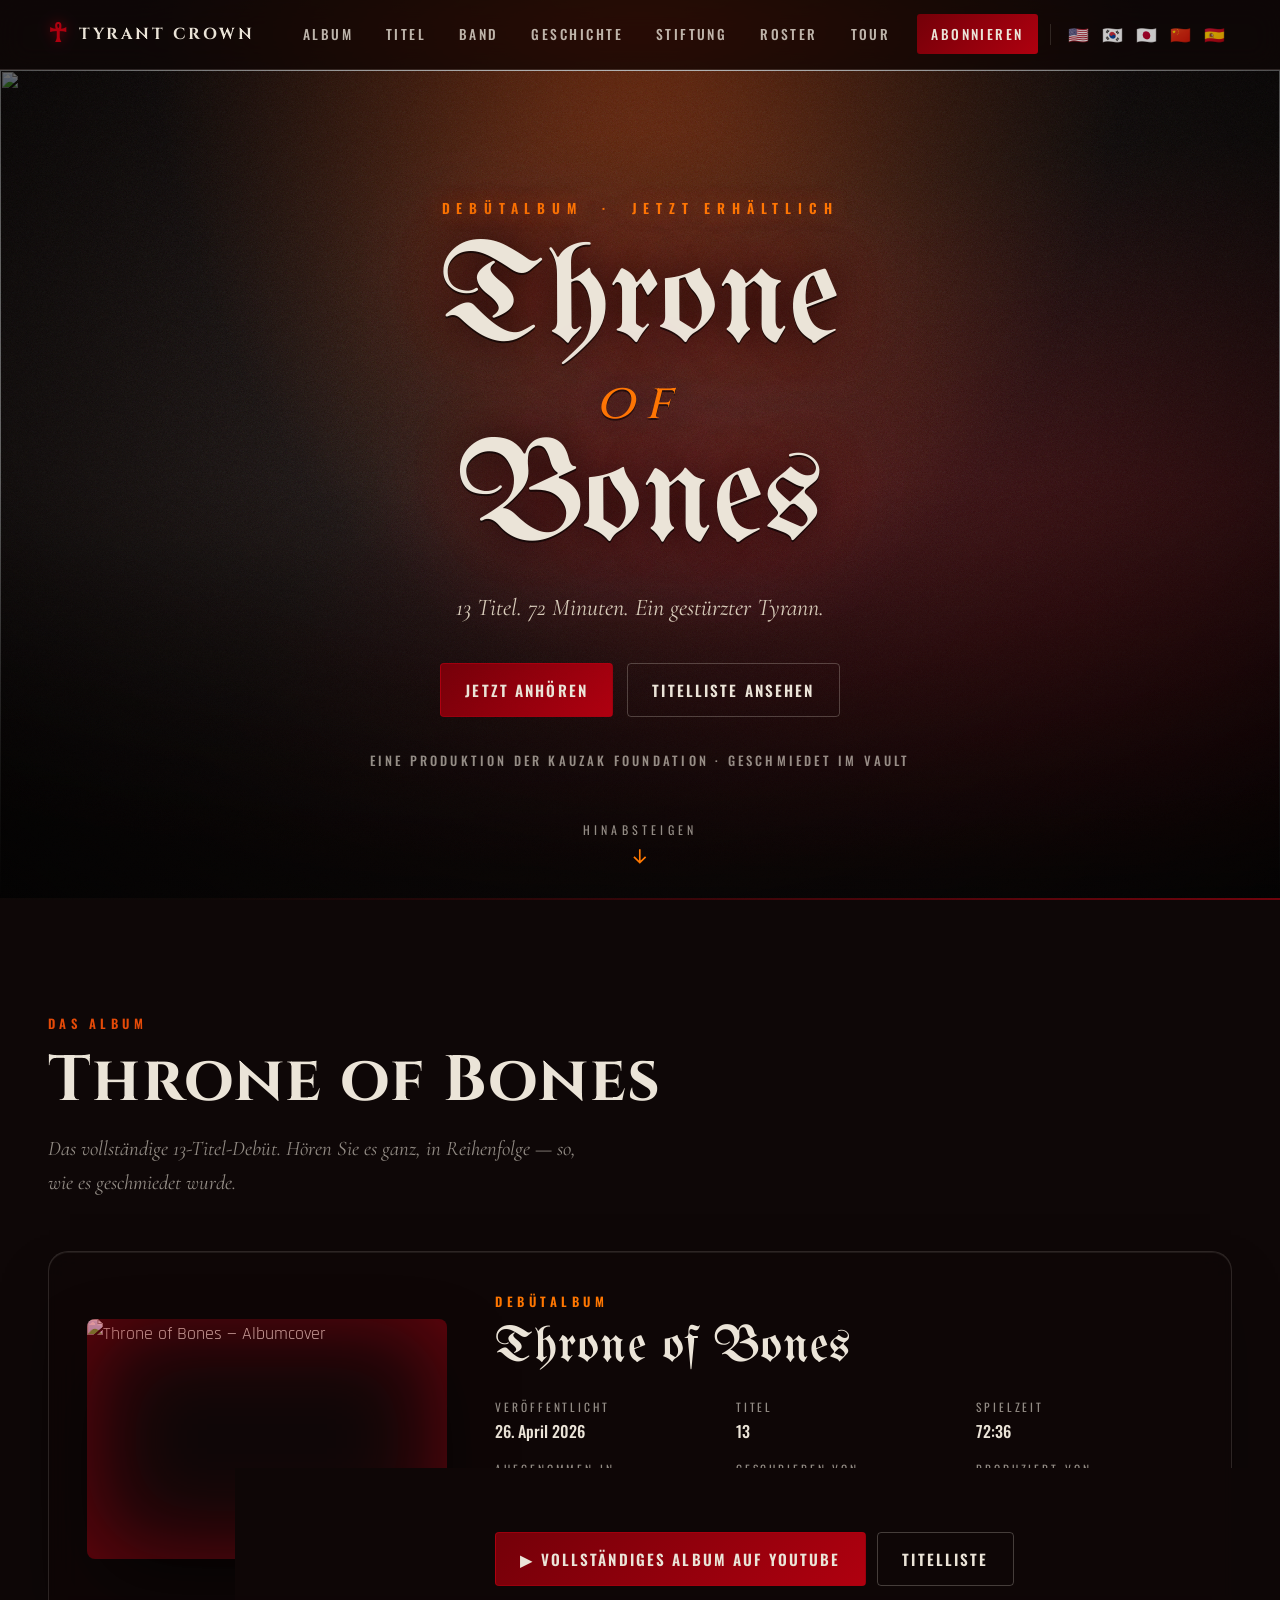
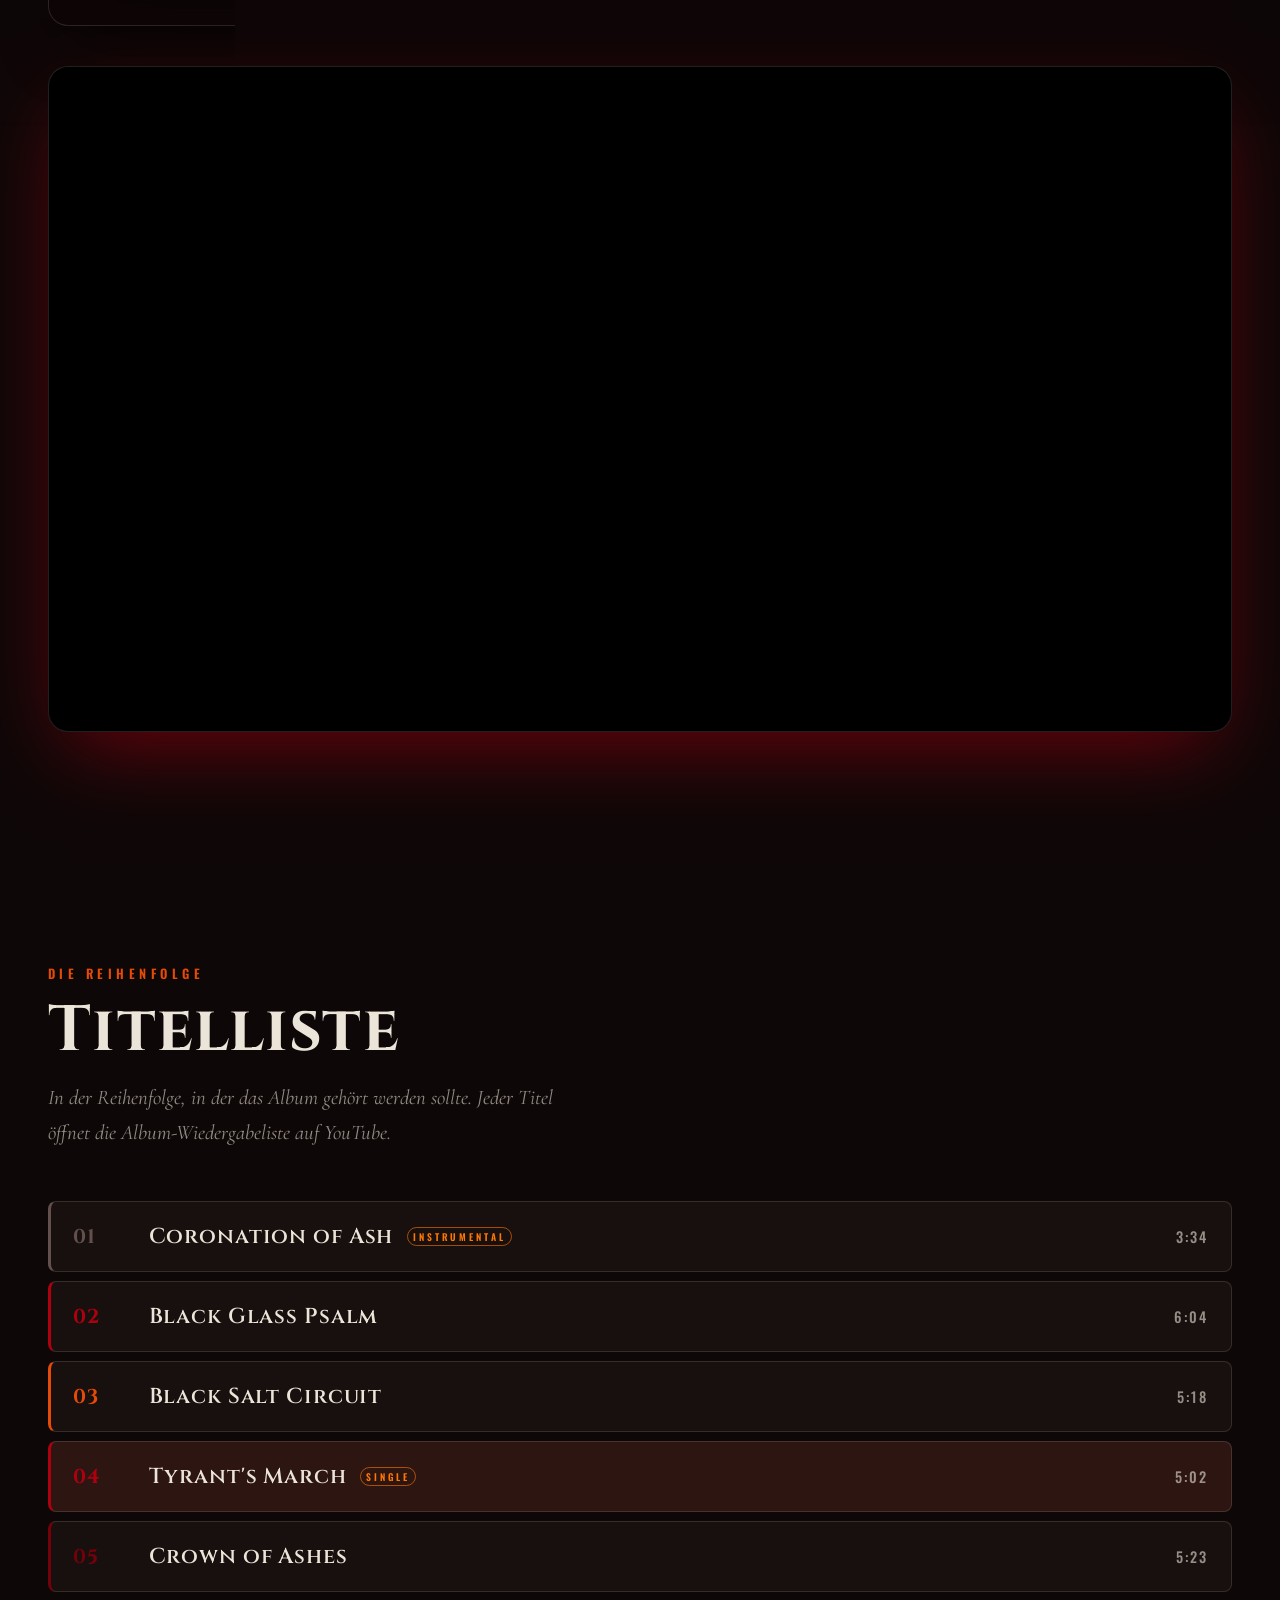
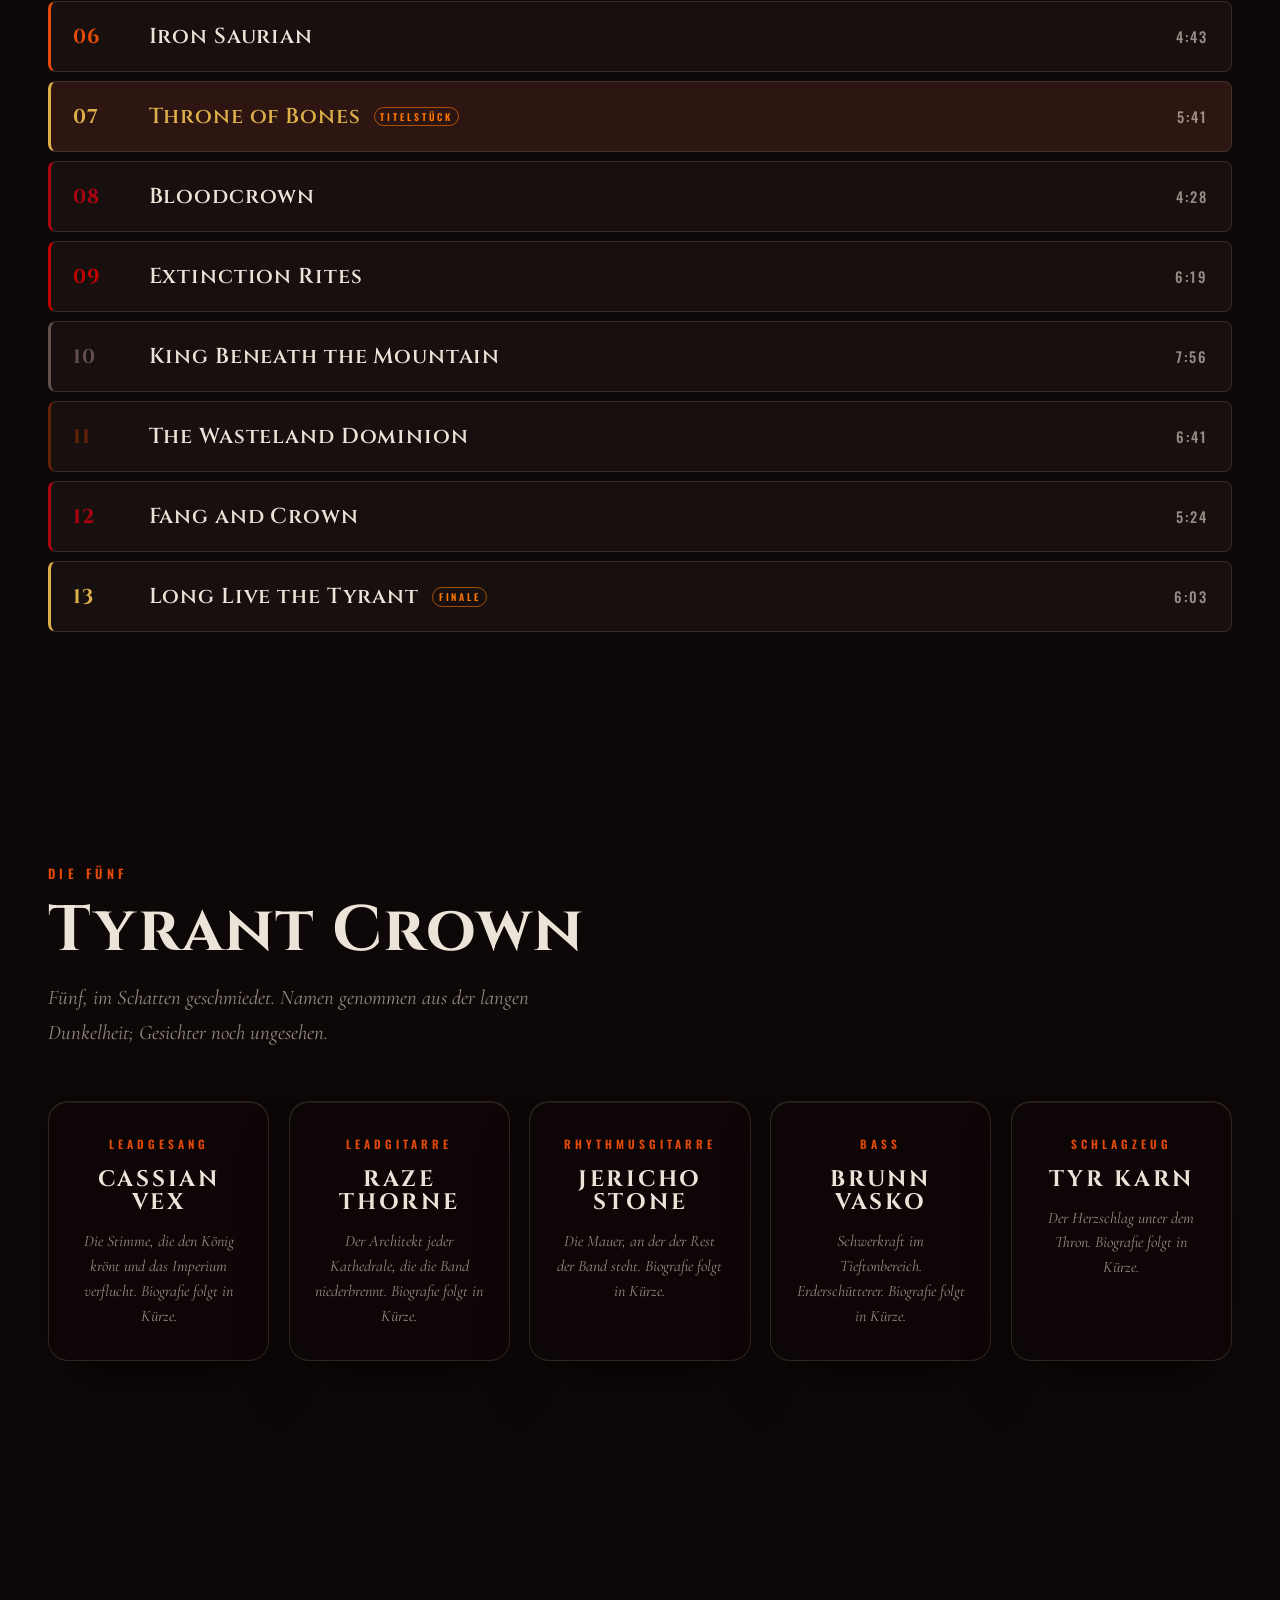
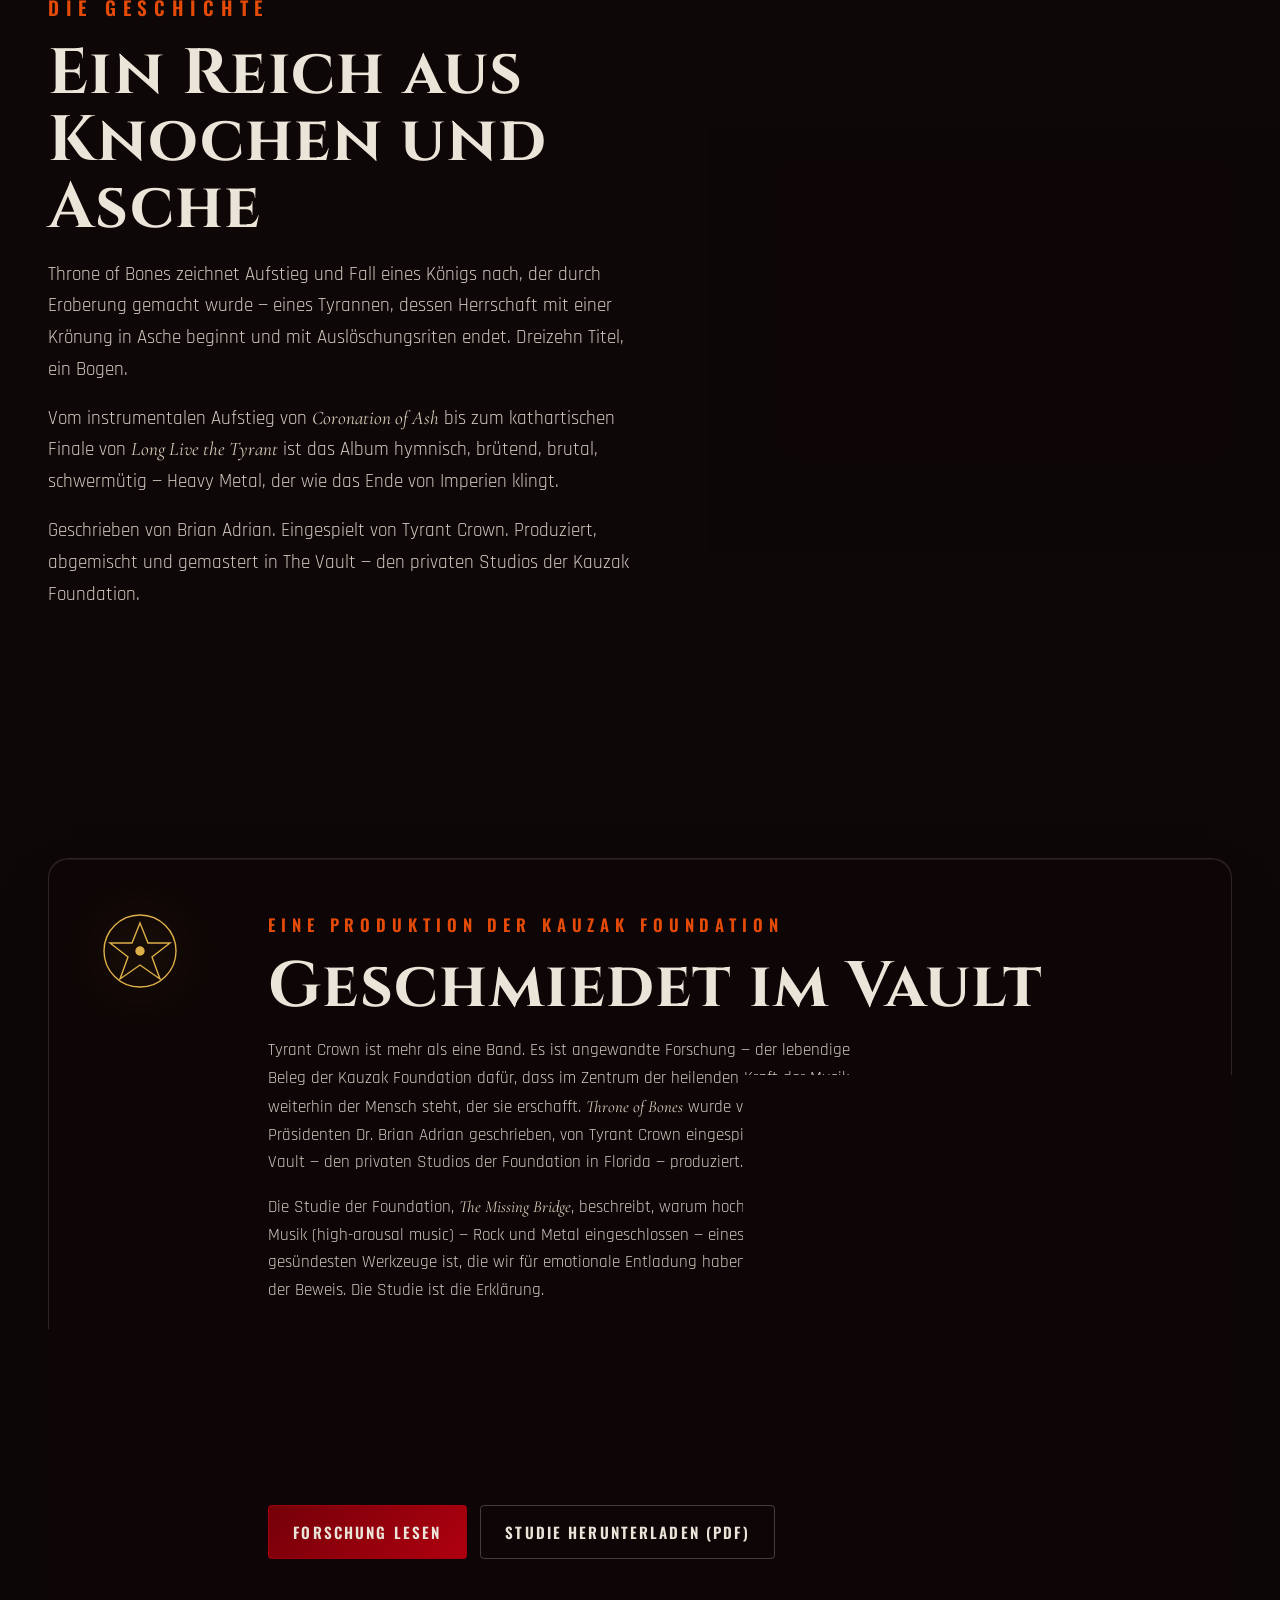
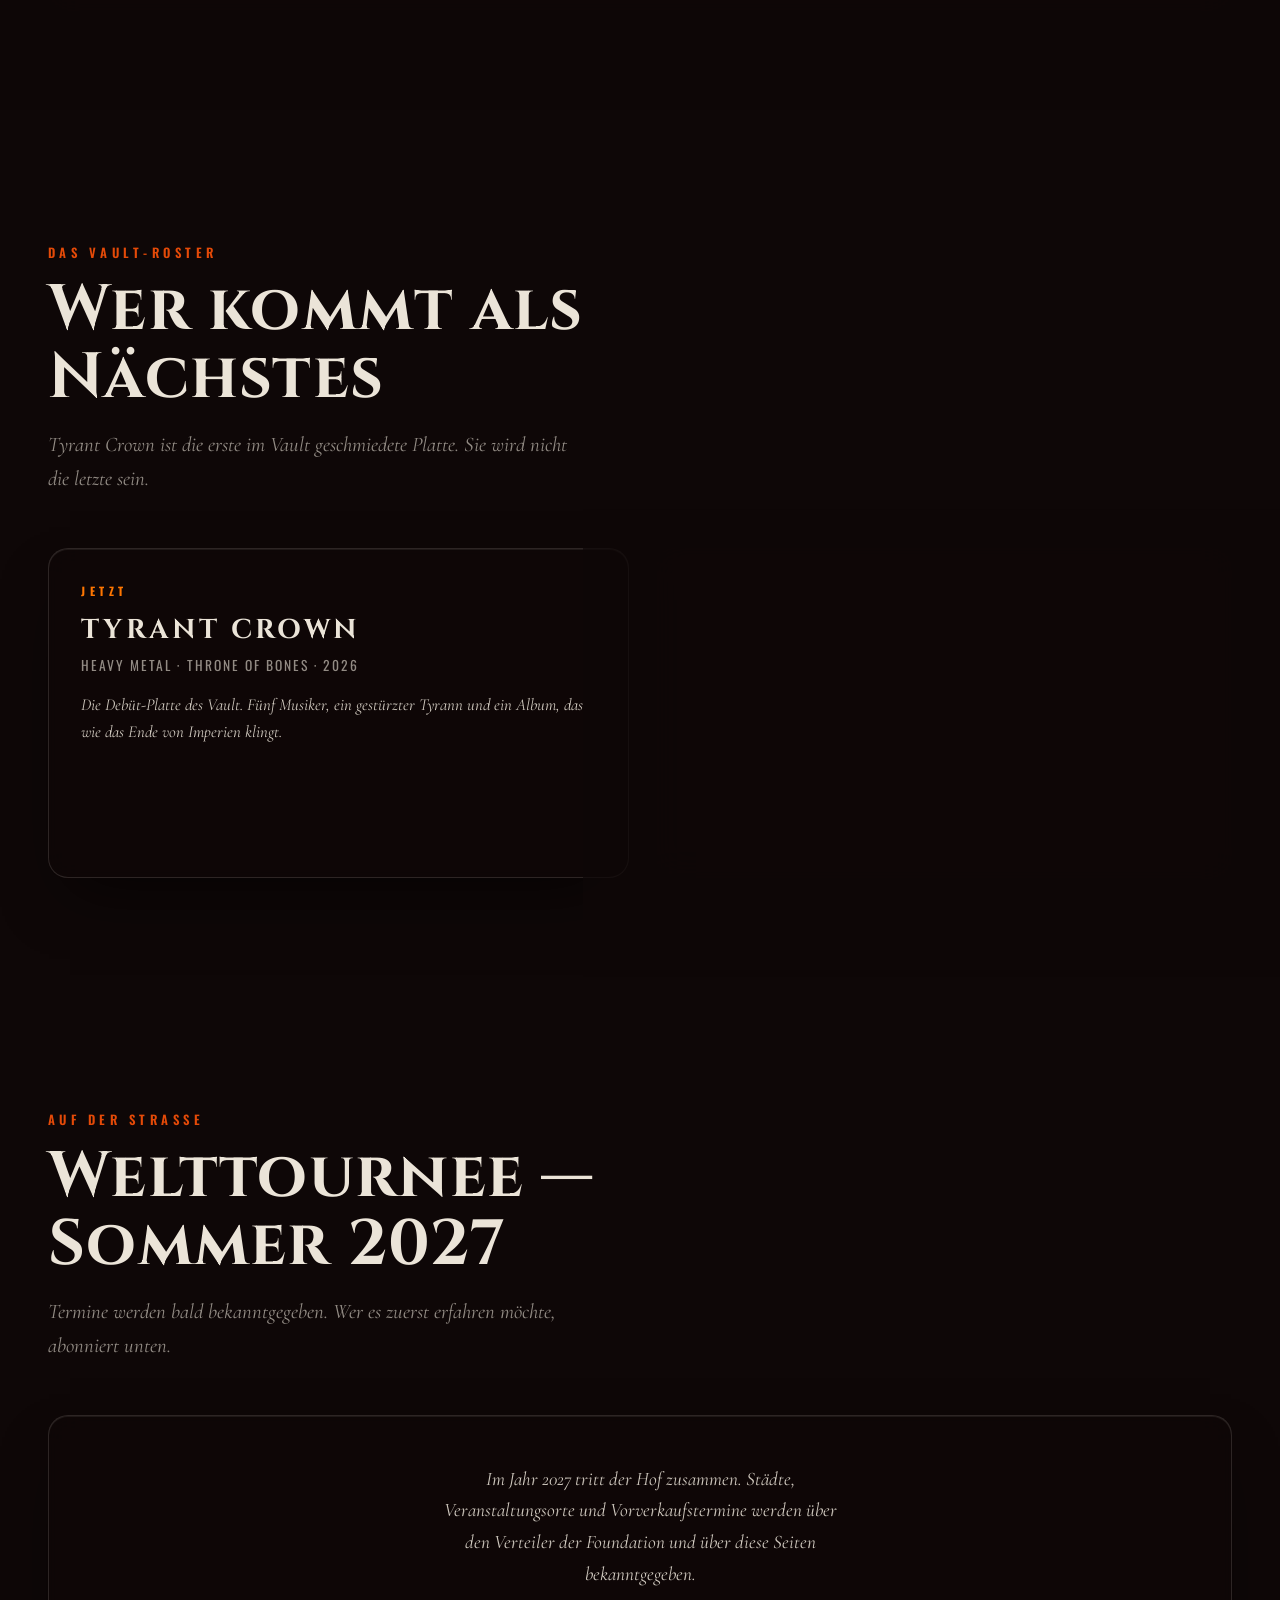
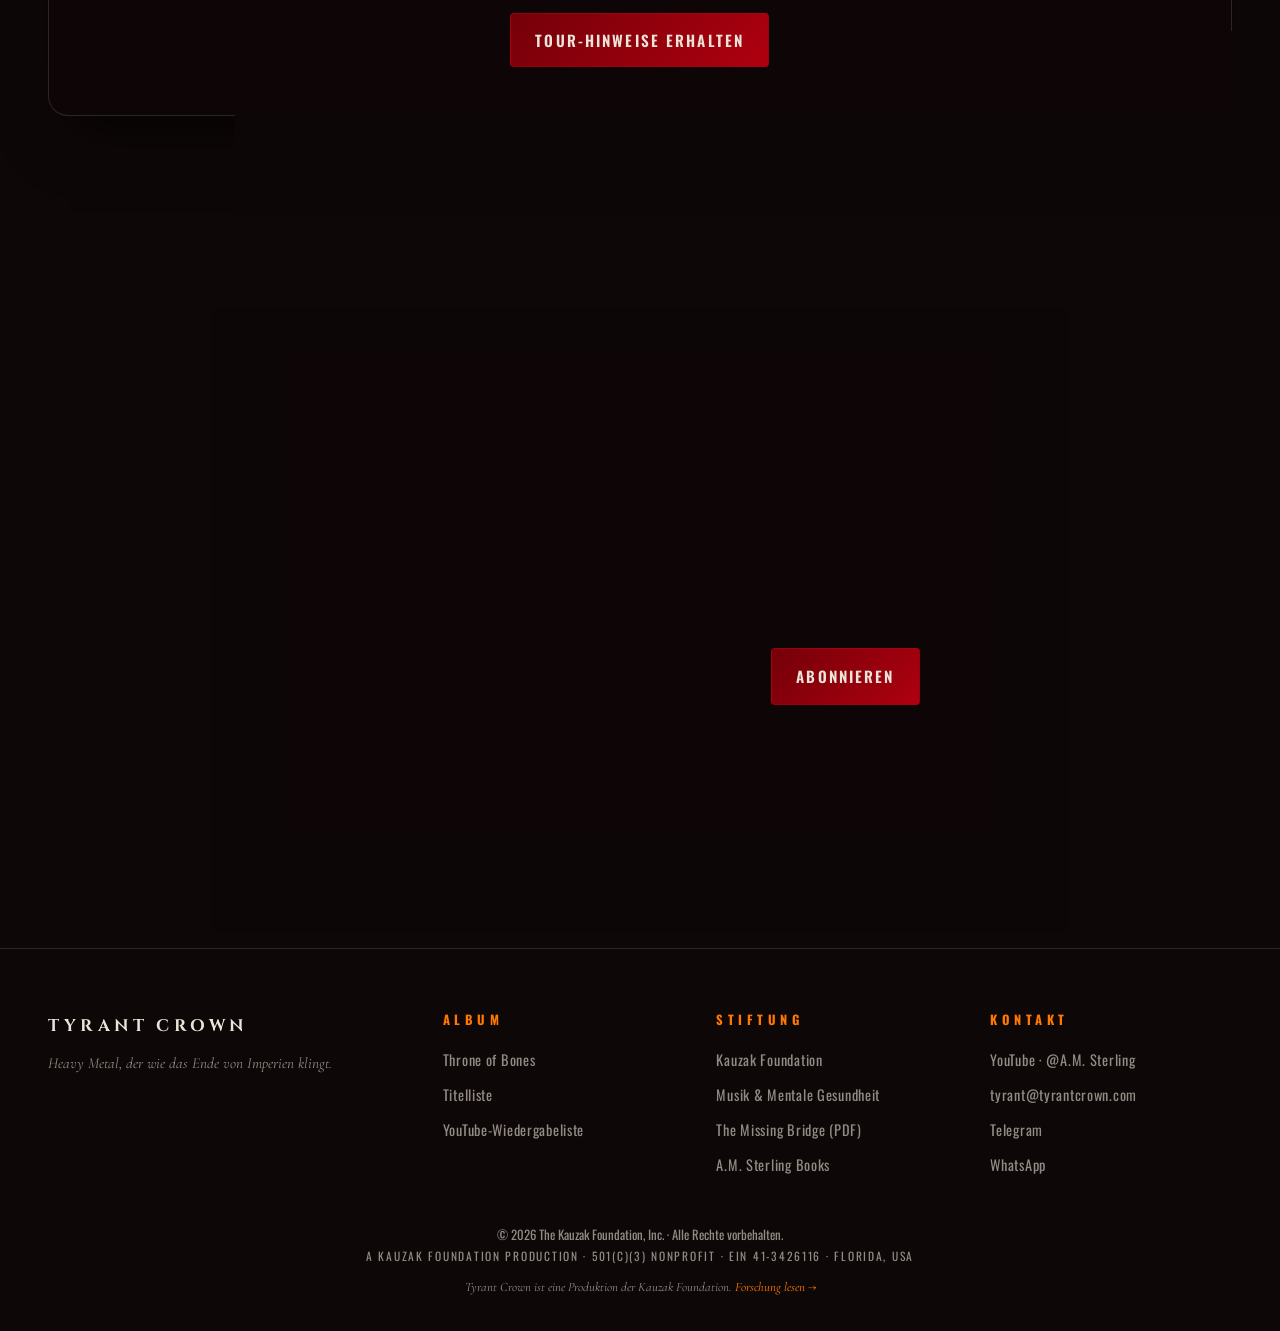
==== DE/index.html @ 5cb35bb5 "04-26-2026" ====
<!DOCTYPE html>
<html lang="de">
<head>
    <meta charset="UTF-8">
    <meta name="viewport" content="width=device-width, initial-scale=1.0">
    <title>TYRANT CROWN — Throne of Bones | Offizielle Seite</title>
    <meta name="description" content="Das Heavy-Metal-Debütalbum von TYRANT CROWN. Throne of Bones — 13 Titel, 72 Minuten, ein gestürzter Tyrann. Eine Produktion der Kauzak Foundation. Jetzt erhältlich.">
    <meta name="keywords" content="Tyrant Crown, Throne of Bones, Heavy Metal, neues Album 2026, Kauzak Foundation, Cassian Vex, Dark Metal, Gothic Metal, Power Metal">

    <meta property="og:title" content="TYRANT CROWN — Throne of Bones">
    <meta property="og:description" content="13 Titel. 72 Minuten. Ein gestürzter Tyrann. Das Debütalbum von TYRANT CROWN — eine Produktion der Kauzak Foundation. Jetzt erhältlich.">
    <meta property="og:image" content="https://tyrantcrown.com/assets/images/album_cover.png">
    <meta property="og:type" content="music.album">
    <meta property="og:url" content="https://tyrantcrown.com/DE/">
    <meta name="twitter:card" content="summary_large_image">

    <link rel="icon" type="image/png" href="../assets/images/favicon.png">
    <link rel="preload" as="image" href="../assets/images/album_cover.png">

    <link rel="preconnect" href="https://fonts.googleapis.com">
    <link rel="preconnect" href="https://fonts.gstatic.com" crossorigin>
    <link href="https://fonts.googleapis.com/css2?family=Cinzel:wght@500;600;700;900&family=UnifrakturMaguntia&family=Rajdhani:wght@300;400;500;600;700&family=Cormorant+Garamond:ital,wght@0,400;0,600;1,400&family=Oswald:wght@400;500;600;700&display=swap" rel="stylesheet">

    <link rel="stylesheet" href="../style.css">
    <meta name="view-transition" content="same-origin">

    <script data-goatcounter="https://tyrantcrown.goatcounter.com/count" async src="//gc.zgo.at/count.js"></script>
</head>
<body>

<header class="nav">
    <div class="nav-inner">
        <a href="#top" class="nav-logo" aria-label="Tyrant Crown — Startseite">
            <span class="nav-logo-mark" aria-hidden="true">&#x2625;</span>
            <span class="nav-logo-text">TYRANT&nbsp;CROWN</span>
        </a>
        <nav class="nav-links" id="nav-links">
            <a href="#album">Album</a>
            <a href="#tracklist">Titel</a>
            <a href="#band">Band</a>
            <a href="#story">Geschichte</a>
            <a href="#foundation">Stiftung</a>
            <a href="#roster">Roster</a>
            <a href="#tour">Tour</a>
            <a href="#contact" class="nav-cta">Abonnieren</a>
            <span class="nav-flags" aria-label="Sprachen">
                <a href="../index.html" title="English" lang="en">&#127482;&#127480;</a>
                <a href="../KO/index.html" title="한국어" lang="ko">&#127472;&#127479;</a>
                <a href="../JA/index.html" title="日本語" lang="ja">&#127471;&#127477;</a>
                <a href="../ZH/index.html" title="中文" lang="zh">&#127464;&#127475;</a>
                <a href="../ES/index.html" title="Español" lang="es">&#127466;&#127480;</a>
            </span>
        </nav>
        <button class="nav-toggle" id="nav-toggle" aria-label="Menü" aria-expanded="false">
            <span></span><span></span><span></span>
        </button>
    </div>
</header>

<section class="hero" id="top">
    <div class="hero-bg" aria-hidden="true">
        <video class="hero-bg-art hero-bg-video" id="hero-video"
               autoplay muted loop playsinline preload="metadata"
               poster="../assets/images/album_cover.png">
            <source src="../assets/videos/hero.webm" type="video/webm">
            <source src="../assets/videos/hero.mp4" type="video/mp4">
        </video>
        <img src="../assets/images/album_cover.png" alt="" class="hero-bg-art hero-bg-image" id="hero-image">
        <div class="hero-bg-vignette"></div>
        <div class="hero-bg-grain"></div>
    </div>
    <div class="hero-content">
        <p class="hero-eyebrow">DEBÜTALBUM &nbsp;·&nbsp; JETZT ERHÄLTLICH</p>
        <h1 class="hero-title"><span class="hero-title-throne">Throne</span><span class="hero-title-of">of</span><span class="hero-title-bones">Bones</span></h1>
        <p class="hero-tagline">13 Titel. 72 Minuten. Ein gestürzter Tyrann.</p>
        <div class="hero-cta">
            <a href="#album" class="btn btn-primary">Jetzt anhören</a>
            <a href="#tracklist" class="btn btn-ghost">Titelliste ansehen</a>
        </div>
        <p class="hero-credit">Eine Produktion der Kauzak Foundation · Geschmiedet im Vault</p>
    </div>
    <a href="#album" class="hero-scroll" aria-label="Zum Album scrollen">
        <span>Hinabsteigen</span>
        <svg viewBox="0 0 24 24" width="20" height="20" fill="none" stroke="currentColor" stroke-width="2"><path d="M12 4v16M5 13l7 7 7-7"/></svg>
    </a>
</section>

<section class="section section-album" id="album">
    <div class="section-head">
        <p class="section-eyebrow">Das Album</p>
        <h2 class="section-title">Throne of Bones</h2>
        <p class="section-sub">Das vollständige 13-Titel-Debüt. Hören Sie es ganz, in Reihenfolge — so, wie es geschmiedet wurde.</p>
    </div>

    <div class="album-grid glass-panel">
        <div class="album-cover">
            <img src="../assets/images/album_cover.png" alt="Throne of Bones — Albumcover" loading="lazy">
            <div class="album-cover-glow"></div>
        </div>
        <div class="album-meta">
            <p class="album-meta-label">Debütalbum</p>
            <h3 class="album-meta-title">Throne of Bones</h3>
            <dl class="album-meta-list">
                <div><dt>Veröffentlicht</dt><dd>26. April 2026</dd></div>
                <div><dt>Titel</dt><dd>13</dd></div>
                <div><dt>Spielzeit</dt><dd>72:36</dd></div>
                <div><dt>Aufgenommen in</dt><dd>The Vault — Florida</dd></div>
                <div><dt>Geschrieben von</dt><dd>Brian Adrian</dd></div>
                <div><dt>Produziert von</dt><dd>The Kauzak Foundation</dd></div>
            </dl>
            <div class="album-cta">
                <a class="btn btn-primary" href="https://www.youtube.com/playlist?list=PLL4VOgHeeeLUfEMYZSzJFjGfUpEDkGJoB" target="_blank" rel="noopener">▶ Vollständiges Album auf YouTube</a>
                <a class="btn btn-ghost" href="#tracklist">Titelliste</a>
            </div>
        </div>
    </div>

    <div class="album-player">
        <div class="album-player-frame">
            <iframe
                src="https://www.youtube.com/embed/videoseries?list=PLL4VOgHeeeLUfEMYZSzJFjGfUpEDkGJoB"
                title="TYRANT CROWN — Throne of Bones (Wiedergabeliste mit dem ganzen Album)"
                allow="accelerometer; autoplay; clipboard-write; encrypted-media; gyroscope; picture-in-picture"
                allowfullscreen
                loading="lazy"
                referrerpolicy="strict-origin-when-cross-origin"></iframe>
        </div>
    </div>
</section>

<section class="section section-tracklist" id="tracklist">
    <div class="section-head">
        <p class="section-eyebrow">Die Reihenfolge</p>
        <h2 class="section-title">Titelliste</h2>
        <p class="section-sub">In der Reihenfolge, in der das Album gehört werden sollte. Jeder Titel öffnet die Album-Wiedergabeliste auf YouTube.</p>
    </div>

    <ol class="tracklist">
        <li class="track" style="--track-accent: var(--tc-iron);">
            <a href="https://www.youtube.com/playlist?list=PLL4VOgHeeeLUfEMYZSzJFjGfUpEDkGJoB&index=1" target="_blank" rel="noopener">
                <span class="track-num">01</span>
                <span class="track-title">Coronation of Ash <em class="track-tag">Instrumental</em></span>
                <span class="track-time">3:34</span>
            </a>
        </li>
        <li class="track" style="--track-accent: var(--tc-blood);">
            <a href="https://www.youtube.com/playlist?list=PLL4VOgHeeeLUfEMYZSzJFjGfUpEDkGJoB&index=2" target="_blank" rel="noopener">
                <span class="track-num">02</span><span class="track-title">Black Glass Psalm</span><span class="track-time">6:04</span>
            </a>
        </li>
        <li class="track" style="--track-accent: var(--tc-ember);">
            <a href="https://www.youtube.com/playlist?list=PLL4VOgHeeeLUfEMYZSzJFjGfUpEDkGJoB&index=3" target="_blank" rel="noopener">
                <span class="track-num">03</span><span class="track-title">Black Salt Circuit</span><span class="track-time">5:18</span>
            </a>
        </li>
        <li class="track featured" style="--track-accent: var(--tc-blood);">
            <a href="https://www.youtube.com/watch?v=wALlbB5y1Jo&list=PLL4VOgHeeeLUfEMYZSzJFjGfUpEDkGJoB&index=4" target="_blank" rel="noopener">
                <span class="track-num">04</span>
                <span class="track-title">Tyrant's March <em class="track-tag">Single</em></span>
                <span class="track-time">5:02</span>
            </a>
        </li>
        <li class="track" style="--track-accent: var(--tc-oxblood);">
            <a href="https://www.youtube.com/playlist?list=PLL4VOgHeeeLUfEMYZSzJFjGfUpEDkGJoB&index=5" target="_blank" rel="noopener">
                <span class="track-num">05</span><span class="track-title">Crown of Ashes</span><span class="track-time">5:23</span>
            </a>
        </li>
        <li class="track" style="--track-accent: var(--tc-ember);">
            <a href="https://www.youtube.com/playlist?list=PLL4VOgHeeeLUfEMYZSzJFjGfUpEDkGJoB&index=6" target="_blank" rel="noopener">
                <span class="track-num">06</span><span class="track-title">Iron Saurian</span><span class="track-time">4:43</span>
            </a>
        </li>
        <li class="track titletrack" style="--track-accent: var(--tc-gild);">
            <a href="https://www.youtube.com/playlist?list=PLL4VOgHeeeLUfEMYZSzJFjGfUpEDkGJoB&index=7" target="_blank" rel="noopener">
                <span class="track-num">07</span>
                <span class="track-title">Throne of Bones <em class="track-tag">Titelstück</em></span>
                <span class="track-time">5:41</span>
            </a>
        </li>
        <li class="track" style="--track-accent: var(--tc-blood);">
            <a href="https://www.youtube.com/playlist?list=PLL4VOgHeeeLUfEMYZSzJFjGfUpEDkGJoB&index=8" target="_blank" rel="noopener">
                <span class="track-num">08</span><span class="track-title">Bloodcrown</span><span class="track-time">4:28</span>
            </a>
        </li>
        <li class="track" style="--track-accent: var(--tc-lava);">
            <a href="https://www.youtube.com/playlist?list=PLL4VOgHeeeLUfEMYZSzJFjGfUpEDkGJoB&index=9" target="_blank" rel="noopener">
                <span class="track-num">09</span><span class="track-title">Extinction Rites</span><span class="track-time">6:19</span>
            </a>
        </li>
        <li class="track" style="--track-accent: var(--tc-iron);">
            <a href="https://www.youtube.com/playlist?list=PLL4VOgHeeeLUfEMYZSzJFjGfUpEDkGJoB&index=10" target="_blank" rel="noopener">
                <span class="track-num">10</span><span class="track-title">King Beneath the Mountain</span><span class="track-time">7:56</span>
            </a>
        </li>
        <li class="track" style="--track-accent: var(--tc-cinder);">
            <a href="https://www.youtube.com/playlist?list=PLL4VOgHeeeLUfEMYZSzJFjGfUpEDkGJoB&index=11" target="_blank" rel="noopener">
                <span class="track-num">11</span><span class="track-title">The Wasteland Dominion</span><span class="track-time">6:41</span>
            </a>
        </li>
        <li class="track" style="--track-accent: var(--tc-blood);">
            <a href="https://www.youtube.com/playlist?list=PLL4VOgHeeeLUfEMYZSzJFjGfUpEDkGJoB&index=12" target="_blank" rel="noopener">
                <span class="track-num">12</span><span class="track-title">Fang and Crown</span><span class="track-time">5:24</span>
            </a>
        </li>
        <li class="track" style="--track-accent: var(--tc-gild);">
            <a href="https://www.youtube.com/playlist?list=PLL4VOgHeeeLUfEMYZSzJFjGfUpEDkGJoB&index=13" target="_blank" rel="noopener">
                <span class="track-num">13</span>
                <span class="track-title">Long Live the Tyrant <em class="track-tag">Finale</em></span>
                <span class="track-time">6:03</span>
            </a>
        </li>
    </ol>
</section>

<section class="section section-band" id="band">
    <div class="section-head">
        <p class="section-eyebrow">Die Fünf</p>
        <h2 class="section-title">Tyrant Crown</h2>
        <p class="section-sub">Fünf, im Schatten geschmiedet. Namen genommen aus der langen Dunkelheit; Gesichter noch ungesehen.</p>
    </div>

    <ul class="band-grid">
        <li class="band-card glass-panel">
            <p class="band-role">Leadgesang</p>
            <h3 class="band-name">CASSIAN VEX</h3>
            <p class="band-bio">Die Stimme, die den König krönt und das Imperium verflucht. Biografie folgt in Kürze.</p>
        </li>
        <li class="band-card glass-panel">
            <p class="band-role">Leadgitarre</p>
            <h3 class="band-name">RAZE THORNE</h3>
            <p class="band-bio">Der Architekt jeder Kathedrale, die die Band niederbrennt. Biografie folgt in Kürze.</p>
        </li>
        <li class="band-card glass-panel">
            <p class="band-role">Rhythmusgitarre</p>
            <h3 class="band-name">JERICHO STONE</h3>
            <p class="band-bio">Die Mauer, an der der Rest der Band steht. Biografie folgt in Kürze.</p>
        </li>
        <li class="band-card glass-panel">
            <p class="band-role">Bass</p>
            <h3 class="band-name">BRUNN VASKO</h3>
            <p class="band-bio">Schwerkraft im Tieftonbereich. Erderschütterer. Biografie folgt in Kürze.</p>
        </li>
        <li class="band-card glass-panel">
            <p class="band-role">Schlagzeug</p>
            <h3 class="band-name">TYR KARN</h3>
            <p class="band-bio">Der Herzschlag unter dem Thron. Biografie folgt in Kürze.</p>
        </li>
    </ul>
</section>

<section class="section section-story" id="story">
    <div class="story-grid">
        <div class="story-text">
            <p class="section-eyebrow">Die Geschichte</p>
            <h2 class="section-title">Ein Reich aus Knochen und Asche</h2>
            <p>Throne of Bones zeichnet Aufstieg und Fall eines Königs nach, der durch Eroberung gemacht wurde — eines Tyrannen, dessen Herrschaft mit einer Krönung in Asche beginnt und mit Auslöschungsriten endet. Dreizehn Titel, ein Bogen.</p>
            <p>Vom instrumentalen Aufstieg von <em>Coronation of Ash</em> bis zum kathartischen Finale von <em>Long Live the Tyrant</em> ist das Album hymnisch, brütend, brutal, schwermütig — Heavy Metal, der wie das Ende von Imperien klingt.</p>
            <p>Geschrieben von Brian Adrian. Eingespielt von Tyrant Crown. Produziert, abgemischt und gemastert in The Vault — den privaten Studios der Kauzak Foundation.</p>
        </div>
        <div class="story-quote glass-panel">
            <blockquote>
                <p>Burn it down. Black glass sky. And we don't look back now.</p>
                <cite>— Black Glass Psalm <span style="display:block;font-style:italic;font-size:.8em;color:var(--tc-text-muted);margin-top:.6em;">(Brennt es nieder. Schwarzer Glashimmel. Und wir schauen jetzt nicht mehr zurück.)</span></cite>
            </blockquote>
        </div>
    </div>
</section>

<section class="section section-foundation" id="foundation">
    <div class="foundation-grid glass-panel">
        <div class="foundation-mark" aria-hidden="true">
            <svg viewBox="0 0 80 80" width="80" height="80" fill="none" stroke="currentColor" stroke-width="1.4">
                <circle cx="40" cy="40" r="36"/>
                <path d="M40 12 L48 32 L70 32 L52 46 L60 68 L40 54 L20 68 L28 46 L10 32 L32 32 Z"/>
                <circle cx="40" cy="40" r="4" fill="currentColor"/>
            </svg>
        </div>
        <div class="foundation-text">
            <p class="section-eyebrow">Eine Produktion der Kauzak Foundation</p>
            <h2 class="section-title">Geschmiedet im Vault</h2>
            <p>Tyrant Crown ist mehr als eine Band. Es ist angewandte Forschung — der lebendige Beleg der Kauzak Foundation dafür, dass im Zentrum der heilenden Kraft der Musik weiterhin der Mensch steht, der sie erschafft. <em>Throne of Bones</em> wurde vom Foundation-Präsidenten Dr. Brian Adrian geschrieben, von Tyrant Crown eingespielt und in The Vault — den privaten Studios der Foundation in Florida — produziert.</p>
            <p>Die Studie der Foundation, <em>The Missing Bridge</em>, beschreibt, warum hocherregende Musik (high-arousal music) — Rock und Metal eingeschlossen — eines der gesündesten Werkzeuge ist, die wir für emotionale Entladung haben. Die Band ist der Beweis. Die Studie ist die Erklärung.</p>
            <blockquote class="foundation-pullquote">
                <p>„KI kann erkennen, was Musik therapeutisch macht; nur menschliche Musiker können Musik schaffen, <em>die</em> therapeutisch ist."</p>
                <cite>— Dr. Brian Adrian, <i>The Missing Bridge</i> (Kauzak Foundation, Januar 2026)</cite>
            </blockquote>
            <div class="foundation-cta">
                <a class="btn btn-primary" href="https://kauzak.foundation/DE/music.html" target="_blank" rel="noopener">Forschung lesen</a>
                <a class="btn btn-ghost" href="https://kauzak.foundation/docs/The_Missing_Bridge_DE.pdf" target="_blank" rel="noopener">Studie herunterladen (PDF)</a>
            </div>
        </div>
    </div>
</section>

<section class="section section-roster" id="roster">
    <div class="section-head">
        <p class="section-eyebrow">Das Vault-Roster</p>
        <h2 class="section-title">Wer kommt als Nächstes</h2>
        <p class="section-sub">Tyrant Crown ist die erste im Vault geschmiedete Platte. Sie wird nicht die letzte sein.</p>
    </div>
    <ul class="roster-grid">
        <li class="roster-card glass-panel">
            <p class="roster-status">Jetzt</p>
            <h3 class="roster-name">TYRANT CROWN</h3>
            <p class="roster-meta">Heavy Metal · Throne of Bones · 2026</p>
            <p class="roster-bio">Die Debüt-Platte des Vault. Fünf Musiker, ein gestürzter Tyrann und ein Album, das wie das Ende von Imperien klingt.</p>
        </li>
        <li class="roster-card roster-card-next glass-panel">
            <p class="roster-status">Als Nächstes</p>
            <h3 class="roster-name">AMI KIM</h3>
            <p class="roster-meta">Im Gespräch · The Vault · 2027</p>
            <p class="roster-bio">Eine einzigartige koreanische Stimme, mit der die Foundation im Gespräch steht — genau die Art von kulturübergreifender Kunst, von der die Forschung der Foundation handelt. Wir arbeiten daran, sie ins Vault zu holen, damit die Anerkennung, die sie verdient, sie endlich erreicht.</p>
            <a href="https://www.youtube.com/@amikim" target="_blank" rel="noopener" class="roster-link">Auf YouTube ansehen →</a>
        </li>
    </ul>
</section>

<section class="section section-tour" id="tour">
    <div class="section-head">
        <p class="section-eyebrow">Auf der Straße</p>
        <h2 class="section-title">Welttournee — Sommer 2027</h2>
        <p class="section-sub">Termine werden bald bekanntgegeben. Wer es zuerst erfahren möchte, abonniert unten.</p>
    </div>
    <div class="tour-pending glass-panel">
        <p>Im Jahr 2027 tritt der Hof zusammen. Städte, Veranstaltungsorte und Vorverkaufstermine werden über den Verteiler der Foundation und über diese Seiten bekanntgegeben.</p>
        <a class="btn btn-primary" href="#contact">Tour-Hinweise erhalten</a>
    </div>
</section>

<section class="section section-newsletter" id="contact">
    <div class="newsletter glass-panel">
        <h2 class="section-title">Tritt dem Hof bei</h2>
        <p>Erfahren Sie als Erstes von neuen Titeln, Tourdaten, Vinyl-Veröffentlichungen und Foundation-Neuigkeiten.</p>
        <form class="newsletter-form" action="https://formspree.io/f/your-form-id" method="POST">
            <label class="visually-hidden" for="news-email">E-Mail-Adresse</label>
            <input id="news-email" type="email" name="email" required placeholder="ihre.email@domain" autocomplete="email">
            <input type="hidden" name="_subject" value="Tyrant Crown — Neuer Abonnent (DE)">
            <input type="hidden" name="source" value="tyrantcrown.com/DE">
            <input type="hidden" name="lang" value="de">
            <button type="submit" class="btn btn-primary">Abonnieren</button>
        </form>
        <p class="newsletter-note">Kein Spam. Nur schwere Mails.</p>
    </div>
</section>

<footer class="footer">
    <div class="footer-grid">
        <div class="footer-col">
            <p class="footer-mark">TYRANT&nbsp;CROWN</p>
            <p class="footer-tag">Heavy Metal, der wie das Ende von Imperien klingt.</p>
        </div>
        <div class="footer-col">
            <h4>Album</h4>
            <a href="#album">Throne of Bones</a>
            <a href="#tracklist">Titelliste</a>
            <a href="https://www.youtube.com/playlist?list=PLL4VOgHeeeLUfEMYZSzJFjGfUpEDkGJoB" target="_blank" rel="noopener">YouTube-Wiedergabeliste</a>
        </div>
        <div class="footer-col">
            <h4>Stiftung</h4>
            <a href="https://kauzak.foundation/DE/" target="_blank" rel="noopener">Kauzak Foundation</a>
            <a href="https://kauzak.foundation/DE/music.html" target="_blank" rel="noopener">Musik & Mentale Gesundheit</a>
            <a href="https://kauzak.foundation/docs/The_Missing_Bridge_DE.pdf" target="_blank" rel="noopener">The Missing Bridge (PDF)</a>
            <a href="https://amsterlingbooks.com" target="_blank" rel="noopener">A.M. Sterling Books</a>
        </div>
        <div class="footer-col">
            <h4>Kontakt</h4>
            <a href="https://www.youtube.com/@A.M.Sterling" target="_blank" rel="noopener">YouTube · @A.M. Sterling</a>
            <a href="mailto:tyrant@tyrantcrown.com">tyrant@tyrantcrown.com</a>
            <a href="https://t.me/AMSterling" target="_blank" rel="noopener">Telegram</a>
            <a href="https://wa.me/13522796589" target="_blank" rel="noopener">WhatsApp</a>
        </div>
    </div>
    <div class="footer-bottom">
        <p>&copy; 2026 The Kauzak Foundation, Inc. · Alle Rechte vorbehalten.</p>
        <p class="footer-legal">A Kauzak Foundation Production · 501(c)(3) Nonprofit · EIN&nbsp;41-3426116 · Florida, USA</p>
        <p class="footer-tag-italic">Tyrant Crown ist eine Produktion der Kauzak Foundation. <a href="https://kauzak.foundation/DE/music.html" target="_blank" rel="noopener">Forschung lesen →</a></p>
    </div>
</footer>

<script src="../script.js"></script>
</body>
</html>
---- style.css ----
/* ============================================================
   TYRANT CROWN — Throne of Bones
   A Kauzak Foundation Production
   © 2026 The Kauzak Foundation. All rights reserved.
   ============================================================ */

/* ------------------------------------------------------------
   1. CASCADE LAYERS — declared first so order is locked
   ------------------------------------------------------------ */
@layer reset, tokens, base, components, sections, utilities, overrides;

/* ------------------------------------------------------------
   2. RESET
   ------------------------------------------------------------ */
@layer reset {
    *, *::before, *::after { box-sizing: border-box; }
    html, body, h1, h2, h3, h4, h5, p, ol, ul, li, dl, dt, dd, figure, blockquote {
        margin: 0; padding: 0;
    }
    ul, ol { list-style: none; }
    img, svg, video, iframe { display: block; max-width: 100%; }
    a { color: inherit; text-decoration: none; }
    button { font: inherit; color: inherit; background: none; border: 0; cursor: pointer; }
    input { font: inherit; }
    html { scroll-behavior: smooth; }
    @media (prefers-reduced-motion: reduce) {
        html { scroll-behavior: auto; }
        *, *::before, *::after {
            animation-duration: 0.01ms !important;
            animation-iteration-count: 1 !important;
            transition-duration: 0.01ms !important;
        }
    }
}

/* ------------------------------------------------------------
   3. DESIGN TOKENS — OKLCH-first palette, type, motion
   ------------------------------------------------------------ */
@layer tokens {
    :root {
        /* — Storm tones (page chrome) — */
        --tc-soot:      oklch(14% 0.012 30);
        --tc-ink:       oklch(20% 0.015 30);
        --tc-charcoal:  oklch(30% 0.022 30);
        --tc-iron:      oklch(45% 0.025 30);
        --tc-pewter:    oklch(58% 0.018 250);

        /* — Blood family — */
        --tc-oxblood:   oklch(32% 0.18 18);
        --tc-blood:     oklch(45% 0.22 22);
        --tc-crimson:   oklch(55% 0.24 25);

        /* — Ember family — */
        --tc-ember:     oklch(62% 0.20 38);
        --tc-flame:     oklch(72% 0.21 55);
        --tc-lava:      oklch(50% 0.22 32);
        --tc-cinder:    oklch(35% 0.10 40);

        /* — Highlights — */
        --tc-bone:      oklch(92% 0.018 80);
        --tc-parchment: oklch(85% 0.028 80);
        --tc-gild:      oklch(78% 0.13 85);

        /* — Programmatic mixes — */
        --tc-glass:        color-mix(in oklch, var(--tc-soot) 72%, transparent);
        --tc-glass-edge:   color-mix(in oklch, var(--tc-bone) 14%, transparent);
        --tc-blood-glow:   color-mix(in oklch, var(--tc-blood) 60%, transparent);
        --tc-ember-glow:   color-mix(in oklch, var(--tc-ember) 50%, transparent);
        --tc-text-strong:  var(--tc-bone);
        --tc-text:         color-mix(in oklch, var(--tc-bone) 88%, transparent);
        --tc-text-muted:   color-mix(in oklch, var(--tc-bone) 60%, transparent);

        /* — Type — */
        --font-display:    'Cinzel', 'Trajan Pro', serif;
        --font-blackletter:'UnifrakturMaguntia', 'Cloister Black', serif;
        --font-body:       'Rajdhani', system-ui, sans-serif;
        --font-prose:      'Cormorant Garamond', Georgia, serif;
        --font-utility:    'Oswald', 'Bebas Neue', sans-serif;

        /* — Layout — */
        --shell-max:       1280px;
        --gutter:          clamp(1rem, 4vw, 3rem);
        --section-pad:     clamp(4rem, 9vw, 8rem);
        --radius:          14px;
        --radius-lg:       20px;

        /* — Motion — */
        --ease:            cubic-bezier(.2, .7, .2, 1);
        --ease-strong:     cubic-bezier(.18, 1, .25, 1);
    }
}

/* ------------------------------------------------------------
   4. BASE — body, type, links
   ------------------------------------------------------------ */
@layer base {
    body {
        font-family: var(--font-body);
        font-weight: 400;
        font-size: clamp(1rem, 1.05vw + .8rem, 1.125rem);
        line-height: 1.65;
        color: var(--tc-text);
        background: var(--tc-soot);
        background-image:
            radial-gradient(ellipse at 50% -10%, var(--tc-ember-glow), transparent 55%),
            radial-gradient(ellipse at 100% 100%, var(--tc-blood-glow), transparent 60%),
            linear-gradient(180deg, var(--tc-soot), var(--tc-ink) 60%, var(--tc-soot));
        background-attachment: fixed;
        min-height: 100vh;
        overflow-x: clip;
        text-rendering: optimizeLegibility;
        -webkit-font-smoothing: antialiased;
    }
    body::before {
        /* film grain — fixed overlay, low opacity, GPU-cheap */
        content: '';
        position: fixed; inset: 0;
        pointer-events: none;
        z-index: 1;
        opacity: .055;
        mix-blend-mode: overlay;
        background-image: url("data:image/svg+xml;utf8,<svg xmlns='http://www.w3.org/2000/svg' width='240' height='240'><filter id='n'><feTurbulence type='fractalNoise' baseFrequency='1.4' numOctaves='2' seed='3' stitchTiles='stitch'/></filter><rect width='100%' height='100%' filter='url(%23n)' opacity='.6'/></svg>");
        background-size: 240px 240px;
    }
    h1, h2, h3, h4 {
        font-family: var(--font-display);
        font-weight: 700;
        line-height: 1.05;
        letter-spacing: 0.02em;
        color: var(--tc-text-strong);
    }
    p { color: var(--tc-text); }
    a { transition: color .25s var(--ease); }
    a:hover { color: var(--tc-flame); }
    em, i { font-family: var(--font-prose); font-style: italic; color: var(--tc-parchment); }
    ::selection { background: var(--tc-blood); color: var(--tc-bone); }

    /* — Same-page view transition (Chromium 2026) — */
    @view-transition { navigation: auto; }
}

/* ------------------------------------------------------------
   5. COMPONENTS — buttons, glass panels, utility
   ------------------------------------------------------------ */
@layer components {
    .btn {
        --btn-bg: transparent;
        --btn-fg: var(--tc-bone);
        --btn-edge: color-mix(in oklch, var(--tc-bone) 30%, transparent);
        display: inline-flex;
        align-items: center;
        justify-content: center;
        gap: .5em;
        padding: .9em 1.6em;
        font-family: var(--font-utility);
        font-weight: 600;
        font-size: .95rem;
        letter-spacing: .14em;
        text-transform: uppercase;
        background: var(--btn-bg);
        color: var(--btn-fg);
        border: 1px solid var(--btn-edge);
        border-radius: 4px;
        position: relative;
        overflow: hidden;
        transition: transform .25s var(--ease), box-shadow .25s var(--ease), color .25s var(--ease);
        will-change: transform;
    }
    .btn::after {
        content: '';
        position: absolute; inset: 0;
        background: radial-gradient(circle at var(--mx, 50%) var(--my, 50%), var(--tc-blood-glow), transparent 60%);
        opacity: 0;
        transition: opacity .3s var(--ease);
        pointer-events: none;
    }
    .btn:hover { transform: translateY(-2px); color: var(--tc-bone); box-shadow: 0 12px 32px -10px var(--tc-blood-glow); }
    .btn:hover::after { opacity: 1; }
    .btn:active { transform: translateY(0); }
    .btn:focus-visible { outline: 2px solid var(--tc-flame); outline-offset: 3px; }

    .btn-primary {
        --btn-bg: linear-gradient(135deg, var(--tc-oxblood), var(--tc-blood));
        --btn-edge: color-mix(in oklch, var(--tc-blood) 60%, transparent);
        background: var(--btn-bg);
    }
    .btn-ghost {
        --btn-bg: transparent;
        --btn-edge: color-mix(in oklch, var(--tc-bone) 25%, transparent);
    }

    .glass-panel {
        background: var(--tc-glass);
        backdrop-filter: blur(16px) saturate(140%);
        -webkit-backdrop-filter: blur(16px) saturate(140%);
        border: 1px solid var(--tc-glass-edge);
        border-radius: var(--radius-lg);
        box-shadow:
            inset 0 1px 0 0 color-mix(in oklch, var(--tc-bone) 8%, transparent),
            0 30px 60px -22px oklch(0% 0 0 / .65);
        position: relative;
        isolation: isolate;
    }
    @supports not (backdrop-filter: blur(1px)) {
        .glass-panel { background: oklch(14% 0.012 30 / .9); }
    }

    .visually-hidden {
        position: absolute; width: 1px; height: 1px;
        padding: 0; margin: -1px; overflow: hidden;
        clip-path: inset(50%); white-space: nowrap; border: 0;
    }

    .section-eyebrow {
        font-family: var(--font-utility);
        font-weight: 600;
        letter-spacing: .35em;
        text-transform: uppercase;
        font-size: .8rem;
        color: var(--tc-ember);
        margin-bottom: .9rem;
    }
    .section-title {
        font-size: clamp(2rem, 4.5vw + .5rem, 4rem);
        margin-bottom: 1rem;
    }
    .section-sub {
        font-family: var(--font-prose);
        font-style: italic;
        font-size: clamp(1.05rem, 1vw + .8rem, 1.3rem);
        color: var(--tc-text-muted);
        max-width: 60ch;
    }
}

/* ------------------------------------------------------------
   6. NAV
   ------------------------------------------------------------ */
@layer sections {
    .nav {
        position: sticky; top: 0; z-index: 50;
        backdrop-filter: blur(14px) saturate(140%);
        -webkit-backdrop-filter: blur(14px) saturate(140%);
        background: color-mix(in oklch, var(--tc-soot) 78%, transparent);
        border-bottom: 1px solid var(--tc-glass-edge);
    }
    .nav-inner {
        max-width: var(--shell-max);
        margin: 0 auto;
        padding: .9rem var(--gutter);
        display: flex;
        align-items: center;
        gap: 1.5rem;
        justify-content: space-between;
    }
    .nav-logo {
        display: inline-flex;
        align-items: center;
        gap: .55rem;
        font-family: var(--font-display);
        font-weight: 700;
        letter-spacing: .18em;
        color: var(--tc-bone);
        font-size: 1rem;
    }
    .nav-logo-mark {
        font-size: 1.6rem;
        color: var(--tc-blood);
        text-shadow: 0 0 12px var(--tc-blood-glow);
        line-height: 1;
    }
    .nav-links {
        display: flex; align-items: center; gap: .25rem;
    }
    .nav-links a {
        padding: .55rem .9rem;
        font-family: var(--font-utility);
        font-weight: 500;
        font-size: .85rem;
        letter-spacing: .18em;
        text-transform: uppercase;
        color: color-mix(in oklch, var(--tc-bone) 78%, transparent);
        border-radius: 3px;
        position: relative;
        transition: color .2s var(--ease), background .2s var(--ease);
    }
    .nav-links a:hover { color: var(--tc-bone); background: color-mix(in oklch, var(--tc-blood) 18%, transparent); }
    .nav-links a.nav-cta {
        background: linear-gradient(135deg, var(--tc-oxblood), var(--tc-blood));
        color: var(--tc-bone);
        margin-left: .5rem;
    }
    .nav-flags {
        display: inline-flex;
        align-items: center;
        gap: 2px;
        margin-left: .5rem;
        padding-left: .8rem;
        border-left: 1px solid var(--tc-glass-edge);
    }
    .nav-flags a {
        font-size: 1.05rem;
        text-decoration: none;
        padding: 2px 4px;
        border-radius: 3px;
        line-height: 1;
        transition: transform .2s var(--ease);
    }
    .nav-flags a:hover { transform: scale(1.25); background: transparent; }
    @media (max-width: 920px) {
        .nav-flags {
            display: flex;
            justify-content: center;
            gap: 14px;
            margin: 1rem 0 0;
            padding: 1rem 0 0;
            border-left: none;
            border-top: 1px solid var(--tc-glass-edge);
        }
        .nav-flags a { font-size: 1.6rem; padding: 6px; }
    }
    .nav-toggle {
        display: none;
        width: 38px; height: 38px;
        padding: 9px;
        border-radius: 4px;
        border: 1px solid var(--tc-glass-edge);
    }
    .nav-toggle span {
        display: block;
        height: 2px;
        background: var(--tc-bone);
        margin: 4px 0;
        transition: transform .25s var(--ease), opacity .2s var(--ease);
    }
    .nav-toggle.active span:nth-child(1) { transform: translateY(6px) rotate(45deg); }
    .nav-toggle.active span:nth-child(2) { opacity: 0; }
    .nav-toggle.active span:nth-child(3) { transform: translateY(-6px) rotate(-45deg); }

    @media (max-width: 920px) {
        .nav-toggle { display: block; }
        .nav-links {
            position: absolute;
            top: 100%; left: 0; right: 0;
            flex-direction: column;
            align-items: stretch;
            gap: 0;
            background: color-mix(in oklch, var(--tc-soot) 95%, transparent);
            padding: 1rem var(--gutter);
            border-bottom: 1px solid var(--tc-glass-edge);
            transform: translateY(-12px);
            opacity: 0;
            pointer-events: none;
            transition: opacity .25s var(--ease), transform .25s var(--ease);
        }
        .nav-links.active {
            transform: translateY(0);
            opacity: 1;
            pointer-events: auto;
        }
        .nav-links a { padding: .85rem 0; }
    }

    /* --------------------------------------------------------
       HERO
       -------------------------------------------------------- */
    .hero {
        position: relative;
        min-height: clamp(640px, 92vh, 980px);
        padding: 4rem var(--gutter);
        display: grid;
        place-items: center;
        text-align: center;
        overflow: hidden;
        isolation: isolate;
    }
    .hero-bg { position: absolute; inset: 0; z-index: -1; }
    .hero-bg-art {
        position: absolute; inset: 0;
        width: 100%; height: 100%;
        object-fit: cover;
        object-position: center 28%;
        filter: saturate(1.05) contrast(1.05);
        animation: heroFloat 24s ease-in-out infinite alternate;
    }
    .hero-bg-video { z-index: 2; }     /* sits over the image when it plays */
    .hero-bg-image { z-index: 1; }     /* visible until video loads / if video errors */
    .hero-bg-video[data-failed="true"] { display: none; }
    .hero-bg-vignette, .hero-bg-grain { z-index: 3; }
    .hero-bg-vignette {
        position: absolute; inset: 0;
        background:
            radial-gradient(ellipse at 50% 35%, transparent 30%, oklch(0% 0 0 / .55) 75%, oklch(0% 0 0 / .85) 100%),
            linear-gradient(180deg, transparent 50%, var(--tc-soot) 100%);
    }
    .hero-bg-grain {
        position: absolute; inset: 0;
        opacity: .12;
        mix-blend-mode: overlay;
        background-image: url("data:image/svg+xml;utf8,<svg xmlns='http://www.w3.org/2000/svg' width='180' height='180'><filter id='n'><feTurbulence type='fractalNoise' baseFrequency='2.2' numOctaves='2' seed='7'/></filter><rect width='100%' height='100%' filter='url(%23n)'/></svg>");
    }
    @keyframes heroFloat {
        0%   { transform: scale(1.04) translateY(0); }
        100% { transform: scale(1.08) translateY(-1.5%); }
    }

    .hero-content { max-width: 920px; position: relative; }
    .hero-eyebrow {
        font-family: var(--font-utility);
        font-weight: 600;
        letter-spacing: .5em;
        text-transform: uppercase;
        font-size: .85rem;
        color: var(--tc-flame);
        margin-bottom: 1.3rem;
        text-shadow: 0 0 18px var(--tc-ember-glow);
    }
    .hero-title {
        font-family: var(--font-blackletter);
        font-weight: 400;
        font-size: clamp(3.5rem, 11vw, 9rem);
        line-height: .9;
        letter-spacing: 0;
        color: var(--tc-bone);
        text-shadow:
            0 2px 0 oklch(0% 0 0 / .6),
            0 0 40px oklch(0% 0 0 / .8),
            0 0 80px var(--tc-blood-glow);
        margin-bottom: 1.4rem;
        display: grid;
        gap: .1em;
    }
    .hero-title-of {
        font-family: var(--font-display);
        font-style: italic;
        font-weight: 500;
        font-size: .35em;
        color: var(--tc-flame);
        letter-spacing: .25em;
        text-transform: lowercase;
    }
    .hero-tagline {
        font-family: var(--font-prose);
        font-style: italic;
        font-size: clamp(1.1rem, 1.4vw + .8rem, 1.5rem);
        color: var(--tc-parchment);
        margin-bottom: 2.2rem;
    }
    .hero-cta {
        display: inline-flex;
        flex-wrap: wrap;
        gap: .9rem;
        justify-content: center;
        margin-bottom: 2rem;
    }
    .hero-credit {
        font-family: var(--font-utility);
        font-weight: 500;
        font-size: .8rem;
        letter-spacing: .25em;
        text-transform: uppercase;
        color: var(--tc-text-muted);
    }
    .hero-scroll {
        position: absolute; bottom: 2rem; left: 50%; transform: translateX(-50%);
        display: inline-flex; flex-direction: column; align-items: center; gap: .4rem;
        font-family: var(--font-utility); font-size: .75rem; letter-spacing: .35em; text-transform: uppercase;
        color: var(--tc-text-muted);
    }
    .hero-scroll svg { animation: scrollPulse 2.4s ease-in-out infinite; color: var(--tc-flame); }
    @keyframes scrollPulse {
        0%, 100% { transform: translateY(0); opacity: .7; }
        50%      { transform: translateY(6px); opacity: 1; }
    }

    /* --------------------------------------------------------
       SECTION SHELL
       -------------------------------------------------------- */
    .section {
        max-width: var(--shell-max);
        margin: 0 auto;
        padding: var(--section-pad) var(--gutter);
        position: relative;
    }
    .section-head { max-width: 720px; margin-bottom: clamp(2rem, 4vw, 3.5rem); }

    /* --------------------------------------------------------
       ALBUM
       -------------------------------------------------------- */
    .album-grid {
        display: grid;
        grid-template-columns: minmax(220px, 360px) 1fr;
        gap: clamp(1.5rem, 4vw, 3rem);
        padding: clamp(1.5rem, 3vw, 2.5rem);
        align-items: center;
        margin-bottom: 2.5rem;
    }
    .album-cover {
        position: relative;
        border-radius: 8px;
        overflow: hidden;
        aspect-ratio: 3 / 2;
        box-shadow: 0 30px 80px -20px oklch(0% 0 0 / .8);
    }
    .album-cover img { width: 100%; height: 100%; object-fit: cover; }
    .album-cover-glow {
        position: absolute; inset: 0;
        box-shadow: inset 0 0 100px var(--tc-blood-glow);
        pointer-events: none;
    }
    .album-meta-label {
        font-family: var(--font-utility);
        font-weight: 600;
        font-size: .8rem;
        letter-spacing: .35em;
        text-transform: uppercase;
        color: var(--tc-flame);
        margin-bottom: .6rem;
    }
    .album-meta-title {
        font-family: var(--font-blackletter);
        font-weight: 400;
        font-size: clamp(2.2rem, 4vw, 3.2rem);
        line-height: 1;
        margin-bottom: 1.5rem;
        color: var(--tc-bone);
    }
    .album-meta-list {
        display: grid;
        grid-template-columns: repeat(auto-fill, minmax(170px, 1fr));
        gap: .9rem 1.5rem;
        margin-bottom: 1.6rem;
        font-family: var(--font-utility);
    }
    .album-meta-list dt {
        font-size: .72rem;
        letter-spacing: .25em;
        text-transform: uppercase;
        color: var(--tc-text-muted);
        margin-bottom: .15rem;
    }
    .album-meta-list dd {
        font-size: 1rem;
        color: var(--tc-bone);
        font-weight: 500;
    }
    .album-cta { display: flex; flex-wrap: wrap; gap: .7rem; }
    @media (max-width: 720px) {
        .album-grid { grid-template-columns: 1fr; }
    }

    .album-player-frame {
        aspect-ratio: 16 / 9;
        border-radius: var(--radius-lg);
        overflow: hidden;
        background: oklch(0% 0 0);
        border: 1px solid var(--tc-glass-edge);
        box-shadow: 0 30px 80px -20px var(--tc-blood-glow);
    }
    .album-player-frame iframe {
        width: 100%; height: 100%; border: 0;
    }

    /* --------------------------------------------------------
       TRACKLIST
       -------------------------------------------------------- */
    .tracklist {
        display: grid;
        grid-template-columns: 1fr;
        gap: .55rem;
    }
    .track {
        --track-accent: var(--tc-iron);
        position: relative;
    }
    .track a {
        display: grid;
        grid-template-columns: 3.5rem 1fr auto;
        align-items: center;
        gap: 1.2rem;
        padding: 1.05rem 1.4rem;
        background: color-mix(in oklch, var(--tc-ink) 70%, transparent);
        border: 1px solid var(--tc-glass-edge);
        border-left: 3px solid var(--track-accent);
        border-radius: 8px;
        transition: transform .25s var(--ease), background .25s var(--ease), border-color .25s var(--ease), box-shadow .25s var(--ease);
    }
    .track a:hover {
        transform: translateX(6px);
        background: color-mix(in oklch, var(--tc-ink) 88%, transparent);
        border-left-color: var(--tc-flame);
        box-shadow: 0 18px 40px -18px var(--track-accent);
    }
    .track-num {
        font-family: var(--font-display);
        font-weight: 700;
        font-size: 1.25rem;
        color: var(--track-accent);
        letter-spacing: .05em;
    }
    .track-title {
        font-family: var(--font-display);
        font-size: clamp(1.05rem, 1.4vw + .6rem, 1.35rem);
        color: var(--tc-bone);
        font-weight: 600;
        letter-spacing: .04em;
    }
    .track-tag {
        font-family: var(--font-utility);
        font-style: normal;
        font-size: .6rem;
        letter-spacing: .3em;
        text-transform: uppercase;
        color: var(--tc-flame);
        margin-left: .8em;
        padding: .2em .55em;
        border: 1px solid color-mix(in oklch, var(--tc-flame) 60%, transparent);
        border-radius: 999px;
        vertical-align: middle;
    }
    .track-time {
        font-family: var(--font-utility);
        font-weight: 500;
        font-size: .9rem;
        letter-spacing: .15em;
        color: var(--tc-text-muted);
        white-space: nowrap;
    }
    .track.featured a, .track.titletrack a {
        background: color-mix(in oklch, var(--tc-blood) 12%, var(--tc-ink));
    }
    .track.titletrack .track-title { color: var(--tc-gild); }

    /* --------------------------------------------------------
       BAND
       -------------------------------------------------------- */
    .band-grid {
        display: grid;
        grid-template-columns: repeat(auto-fit, minmax(220px, 1fr));
        gap: 1.2rem;
    }
    .band-card {
        padding: 2rem 1.5rem;
        text-align: center;
        transition: transform .35s var(--ease), border-color .35s var(--ease);
    }
    .band-card:hover {
        transform: translateY(-6px);
        border-color: var(--tc-blood);
    }
    .band-role {
        font-family: var(--font-utility);
        font-weight: 600;
        font-size: .72rem;
        letter-spacing: .35em;
        text-transform: uppercase;
        color: var(--tc-ember);
        margin-bottom: .9rem;
    }
    .band-name {
        font-family: var(--font-display);
        font-size: 1.4rem;
        letter-spacing: .12em;
        margin-bottom: .9rem;
        color: var(--tc-bone);
    }
    .band-bio {
        font-family: var(--font-prose);
        font-style: italic;
        font-size: 1rem;
        color: var(--tc-text-muted);
        line-height: 1.55;
    }

    /* --------------------------------------------------------
       STORY
       -------------------------------------------------------- */
    .story-grid {
        display: grid;
        grid-template-columns: 1.5fr 1fr;
        gap: clamp(1.5rem, 4vw, 3rem);
        align-items: center;
    }
    .story-text p {
        font-size: clamp(1.05rem, 1vw + .8rem, 1.2rem);
        margin-bottom: 1.1rem;
        max-width: 60ch;
    }
    .story-quote {
        padding: 2.5rem;
    }
    .story-quote blockquote p {
        font-family: var(--font-blackletter);
        font-size: clamp(1.4rem, 2vw + .8rem, 2.2rem);
        line-height: 1.2;
        color: var(--tc-bone);
        margin-bottom: 1rem;
    }
    .story-quote cite {
        font-family: var(--font-utility);
        font-size: .85rem;
        letter-spacing: .25em;
        text-transform: uppercase;
        color: var(--tc-flame);
        font-style: normal;
    }
    @media (max-width: 800px) {
        .story-grid { grid-template-columns: 1fr; }
    }

    /* --------------------------------------------------------
       FOUNDATION
       -------------------------------------------------------- */
    .foundation-grid {
        display: grid;
        grid-template-columns: 120px 1fr;
        gap: clamp(1.5rem, 4vw, 3rem);
        padding: clamp(2rem, 4vw, 3.5rem);
        align-items: start;
    }
    .foundation-mark {
        color: var(--tc-gild);
        filter: drop-shadow(0 0 24px color-mix(in oklch, var(--tc-gild) 40%, transparent));
    }
    .foundation-text p {
        font-size: 1.05rem;
        margin-bottom: 1rem;
        max-width: 65ch;
    }
    .foundation-pullquote {
        margin: 1.6rem 0;
        padding: 1.4rem 1.6rem;
        border-left: 3px solid var(--tc-gild);
        background: color-mix(in oklch, var(--tc-gild) 6%, transparent);
        border-radius: 0 8px 8px 0;
    }
    .foundation-pullquote p {
        font-family: var(--font-prose);
        font-style: italic;
        font-size: clamp(1.15rem, 1.4vw + .8rem, 1.45rem);
        color: var(--tc-parchment);
        line-height: 1.4;
        margin-bottom: .6rem;
    }
    .foundation-pullquote cite {
        font-family: var(--font-utility);
        font-size: .8rem;
        letter-spacing: .2em;
        text-transform: uppercase;
        color: var(--tc-text-muted);
        font-style: normal;
    }
    .foundation-cta { display: flex; flex-wrap: wrap; gap: .8rem; margin-top: 1.4rem; }
    @media (max-width: 700px) {
        .foundation-grid { grid-template-columns: 1fr; }
        .foundation-mark { width: 60px; }
        .foundation-mark svg { width: 60px; height: 60px; }
    }

    /* --------------------------------------------------------
       ROSTER
       -------------------------------------------------------- */
    .roster-grid {
        display: grid;
        grid-template-columns: repeat(auto-fit, minmax(280px, 1fr));
        gap: 1.4rem;
    }
    .roster-card { padding: 2rem; }
    .roster-status {
        font-family: var(--font-utility);
        font-weight: 700;
        font-size: .72rem;
        letter-spacing: .4em;
        text-transform: uppercase;
        color: var(--tc-flame);
        margin-bottom: 1rem;
    }
    .roster-card-next .roster-status { color: var(--tc-gild); }
    .roster-name {
        font-family: var(--font-display);
        font-size: 1.7rem;
        letter-spacing: .12em;
        margin-bottom: .6rem;
    }
    .roster-meta {
        font-family: var(--font-utility);
        font-size: .85rem;
        letter-spacing: .15em;
        text-transform: uppercase;
        color: var(--tc-text-muted);
        margin-bottom: 1rem;
    }
    .roster-bio {
        font-family: var(--font-prose);
        font-style: italic;
        font-size: 1.05rem;
        color: var(--tc-text);
        line-height: 1.6;
        margin-bottom: 1rem;
    }
    .roster-link {
        font-family: var(--font-utility);
        font-size: .85rem;
        letter-spacing: .2em;
        text-transform: uppercase;
        color: var(--tc-flame);
    }

    /* --------------------------------------------------------
       TOUR + NEWSLETTER
       -------------------------------------------------------- */
    .tour-pending {
        padding: clamp(2rem, 4vw, 3rem);
        text-align: center;
    }
    .tour-pending p {
        font-family: var(--font-prose);
        font-style: italic;
        font-size: 1.2rem;
        margin-bottom: 1.4rem;
        max-width: 50ch;
        margin-left: auto;
        margin-right: auto;
    }

    .newsletter {
        text-align: center;
        padding: clamp(2.5rem, 5vw, 4rem);
        max-width: 720px;
        margin: 0 auto;
    }
    .newsletter p {
        font-family: var(--font-prose);
        font-style: italic;
        font-size: 1.15rem;
        margin: .8rem auto 1.6rem;
        max-width: 50ch;
    }
    .newsletter-form {
        display: grid;
        grid-template-columns: 1fr auto;
        gap: .6rem;
        max-width: 560px;
        margin: 0 auto;
    }
    .newsletter-form input[type=email] {
        padding: 1em 1.2em;
        background: color-mix(in oklch, var(--tc-ink) 70%, transparent);
        border: 1px solid var(--tc-glass-edge);
        border-radius: 4px;
        color: var(--tc-bone);
        font-family: var(--font-utility);
        font-size: .95rem;
        letter-spacing: .05em;
    }
    .newsletter-form input[type=email]:focus {
        outline: 2px solid var(--tc-flame);
        outline-offset: 2px;
    }
    .newsletter-note {
        font-size: .8rem !important;
        color: var(--tc-text-muted) !important;
        margin-top: 1rem !important;
        font-style: italic;
    }
    @media (max-width: 540px) {
        .newsletter-form { grid-template-columns: 1fr; }
    }

    /* --------------------------------------------------------
       FOOTER
       -------------------------------------------------------- */
    .footer {
        max-width: var(--shell-max);
        margin: 0 auto;
        padding: 4rem var(--gutter) 2rem;
        border-top: 1px solid var(--tc-glass-edge);
        font-family: var(--font-utility);
    }
    .footer-grid {
        display: grid;
        grid-template-columns: 1.5fr repeat(3, 1fr);
        gap: 2rem;
        margin-bottom: 2.5rem;
    }
    .footer-mark {
        font-family: var(--font-display);
        font-weight: 700;
        font-size: 1.05rem;
        letter-spacing: .25em;
        color: var(--tc-bone);
        margin-bottom: .6rem;
    }
    .footer-tag {
        font-family: var(--font-prose);
        font-style: italic;
        color: var(--tc-text-muted);
        font-size: .95rem;
    }
    .footer-col h4 {
        font-family: var(--font-utility);
        font-weight: 700;
        font-size: .8rem;
        letter-spacing: .35em;
        text-transform: uppercase;
        color: var(--tc-flame);
        margin-bottom: 1rem;
    }
    .footer-col a {
        display: block;
        padding: .35rem 0;
        font-size: .9rem;
        color: var(--tc-text-muted);
        letter-spacing: .05em;
    }
    .footer-col a:hover { color: var(--tc-bone); }
    .footer-bottom {
        text-align: center;
        font-size: .8rem;
        color: var(--tc-text-muted);
        line-height: 1.8;
    }
    .footer-bottom p { color: var(--tc-text-muted); font-size: .8rem; }
    .footer-legal { letter-spacing: .15em; text-transform: uppercase; font-size: .72rem !important; }
    .footer-tag-italic {
        font-family: var(--font-prose);
        font-style: italic;
        margin-top: .6rem;
    }
    .footer-tag-italic a { color: var(--tc-flame); }
    @media (max-width: 800px) {
        .footer-grid { grid-template-columns: 1fr 1fr; }
    }
    @media (max-width: 480px) {
        .footer-grid { grid-template-columns: 1fr; }
    }
}

/* ------------------------------------------------------------
   7. SCROLL-DRIVEN ANIMATIONS — 2026 native CSS
   ------------------------------------------------------------ */
@layer utilities {
    @supports (animation-timeline: view()) {
        @keyframes section-rise {
            from { opacity: 0; transform: translateY(2.5rem); filter: blur(6px); }
            to   { opacity: 1; transform: none;             filter: none; }
        }
        .section-head,
        .album-grid,
        .album-player,
        .tracklist > .track,
        .band-card,
        .story-grid,
        .foundation-grid,
        .roster-card,
        .tour-pending,
        .newsletter {
            animation: section-rise linear both;
            animation-timeline: view();
            animation-range: entry 0% cover 30%;
        }
        .tracklist > .track:nth-child(odd)  { animation-range: entry 5% cover 30%; }
        .tracklist > .track:nth-child(even) { animation-range: entry 10% cover 30%; }
    }
}
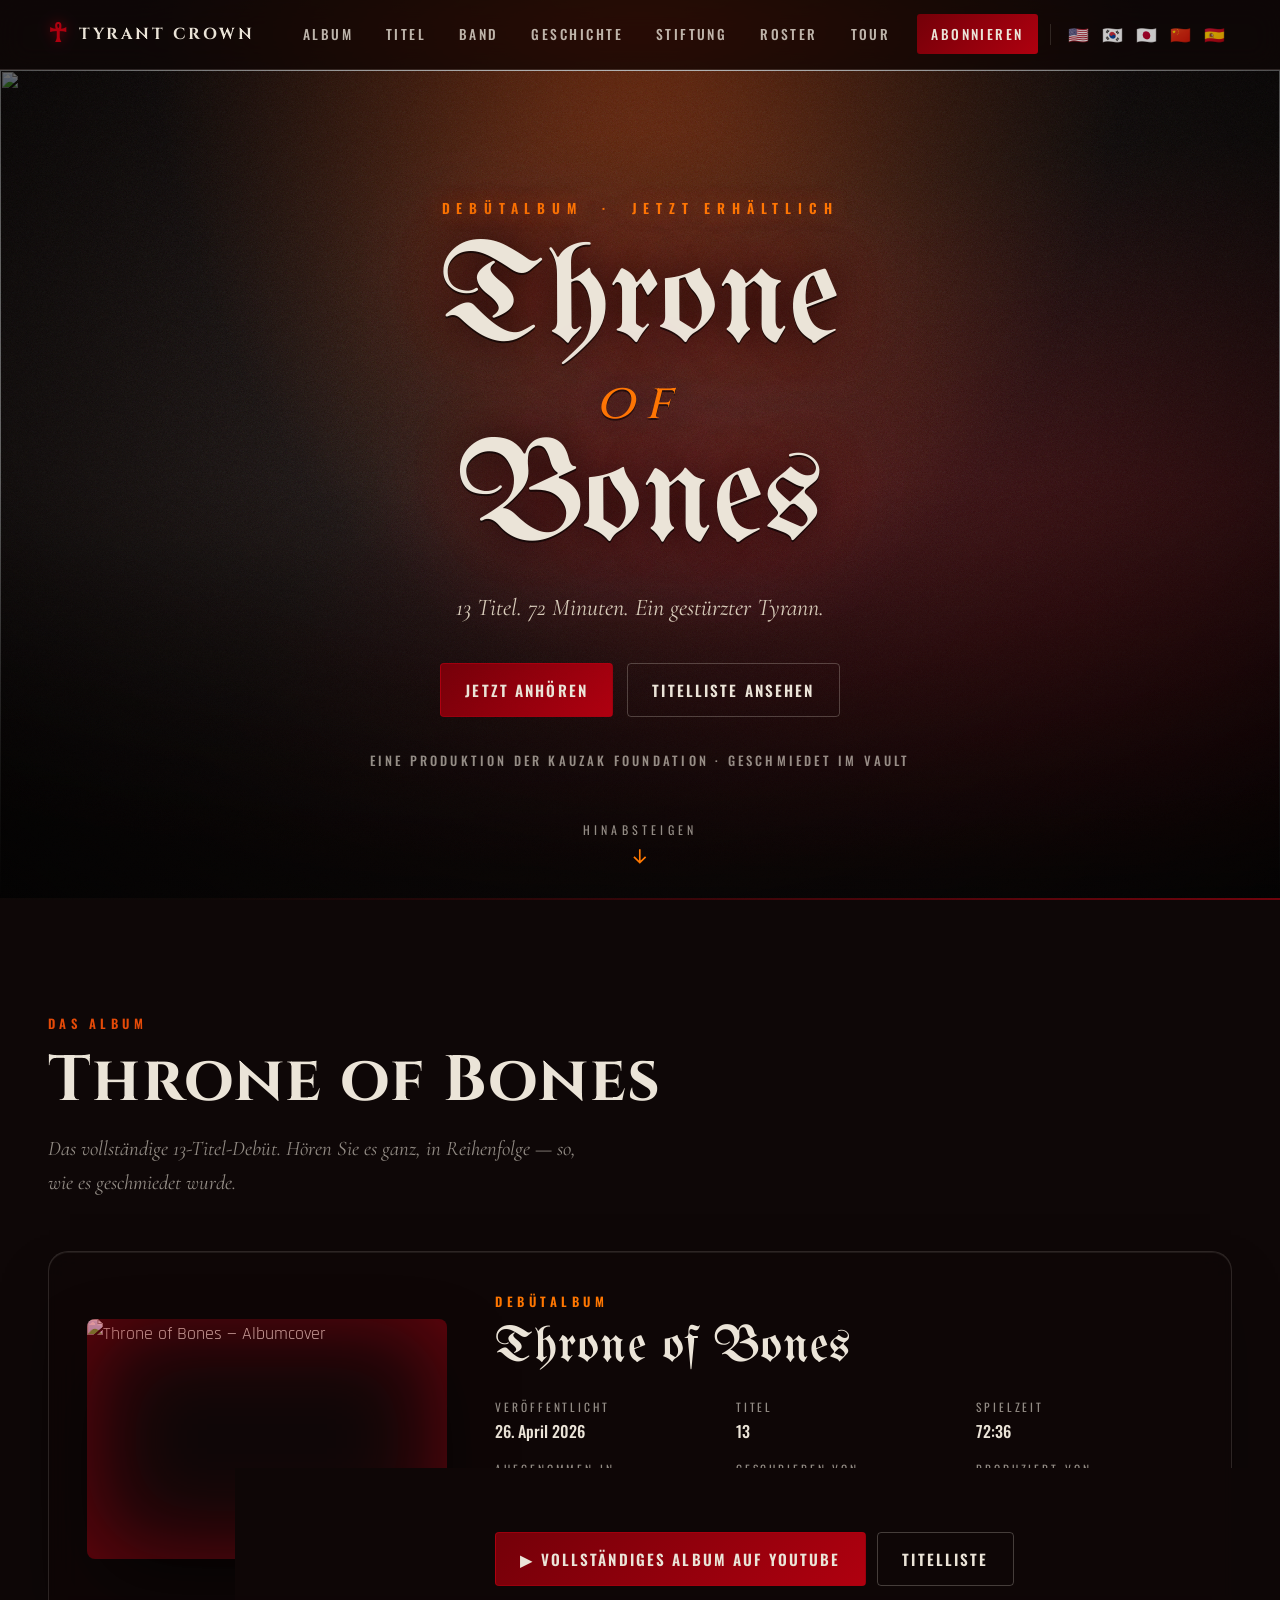
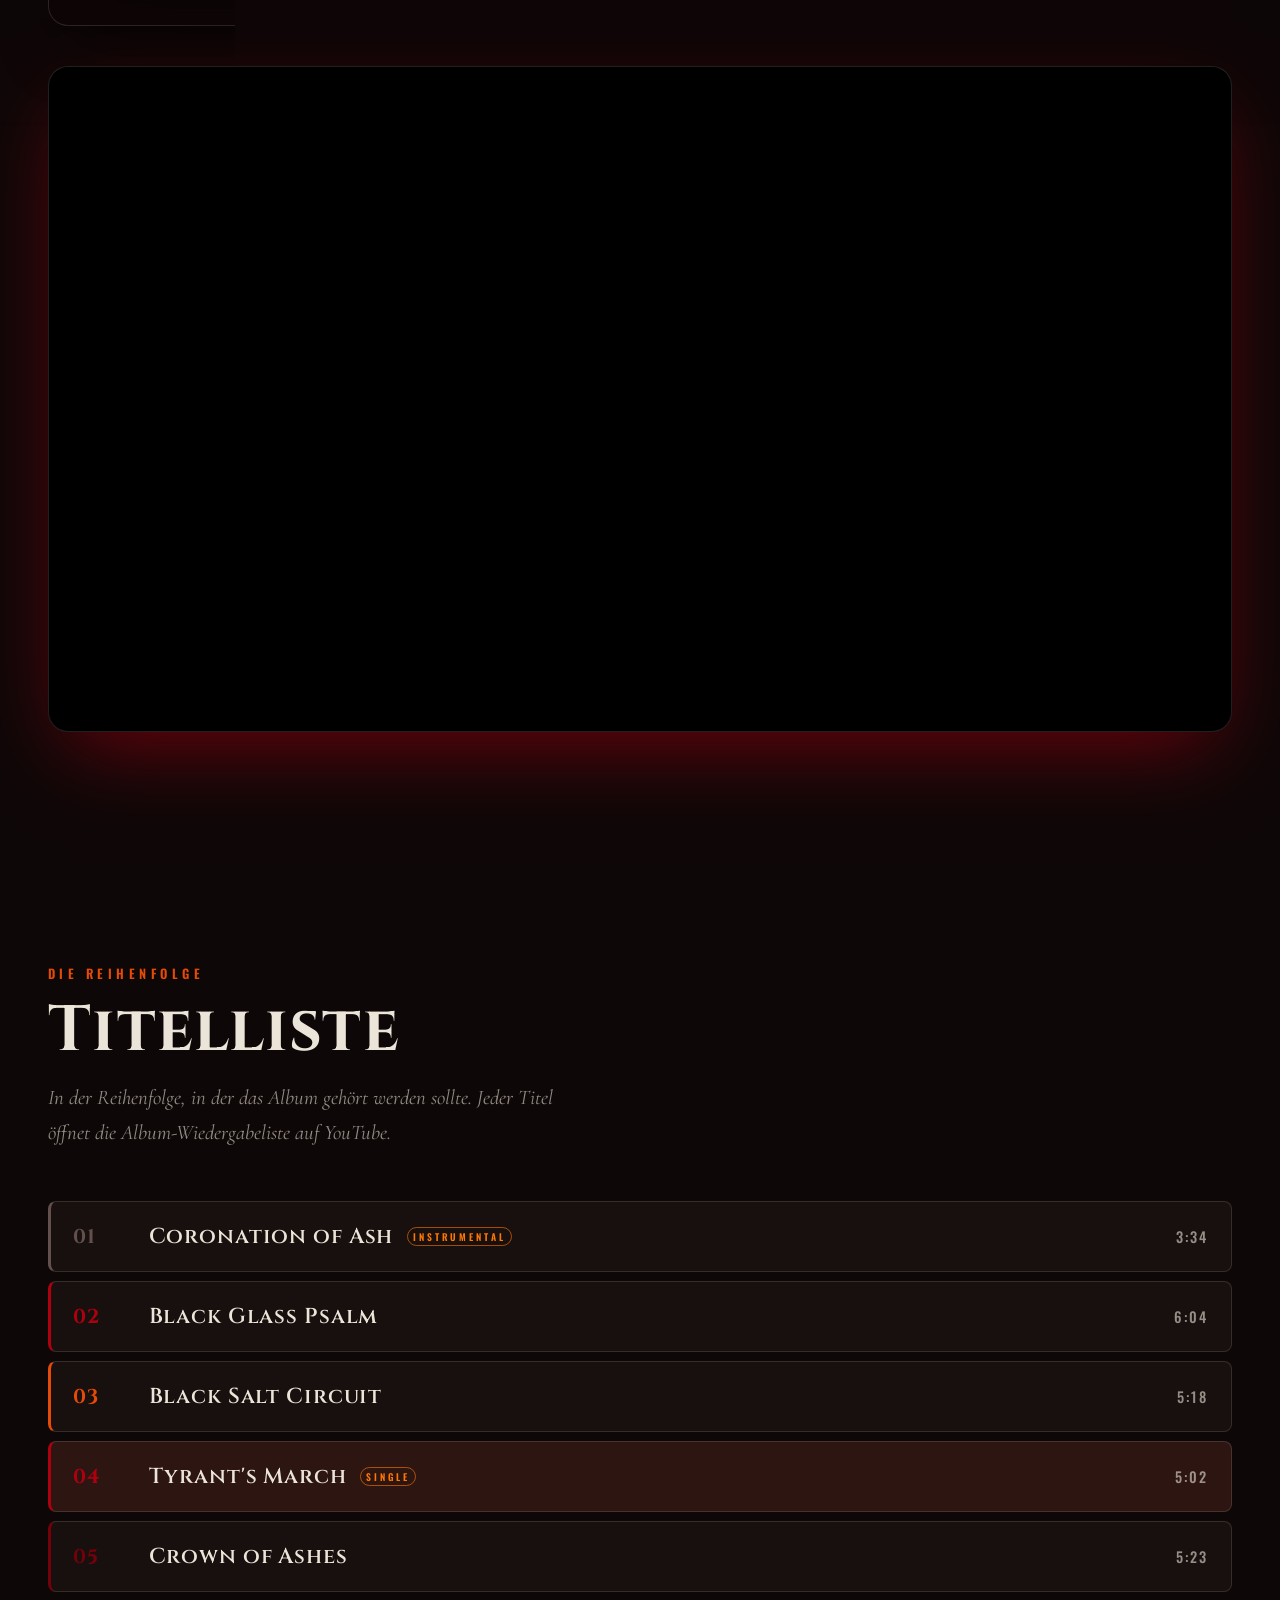
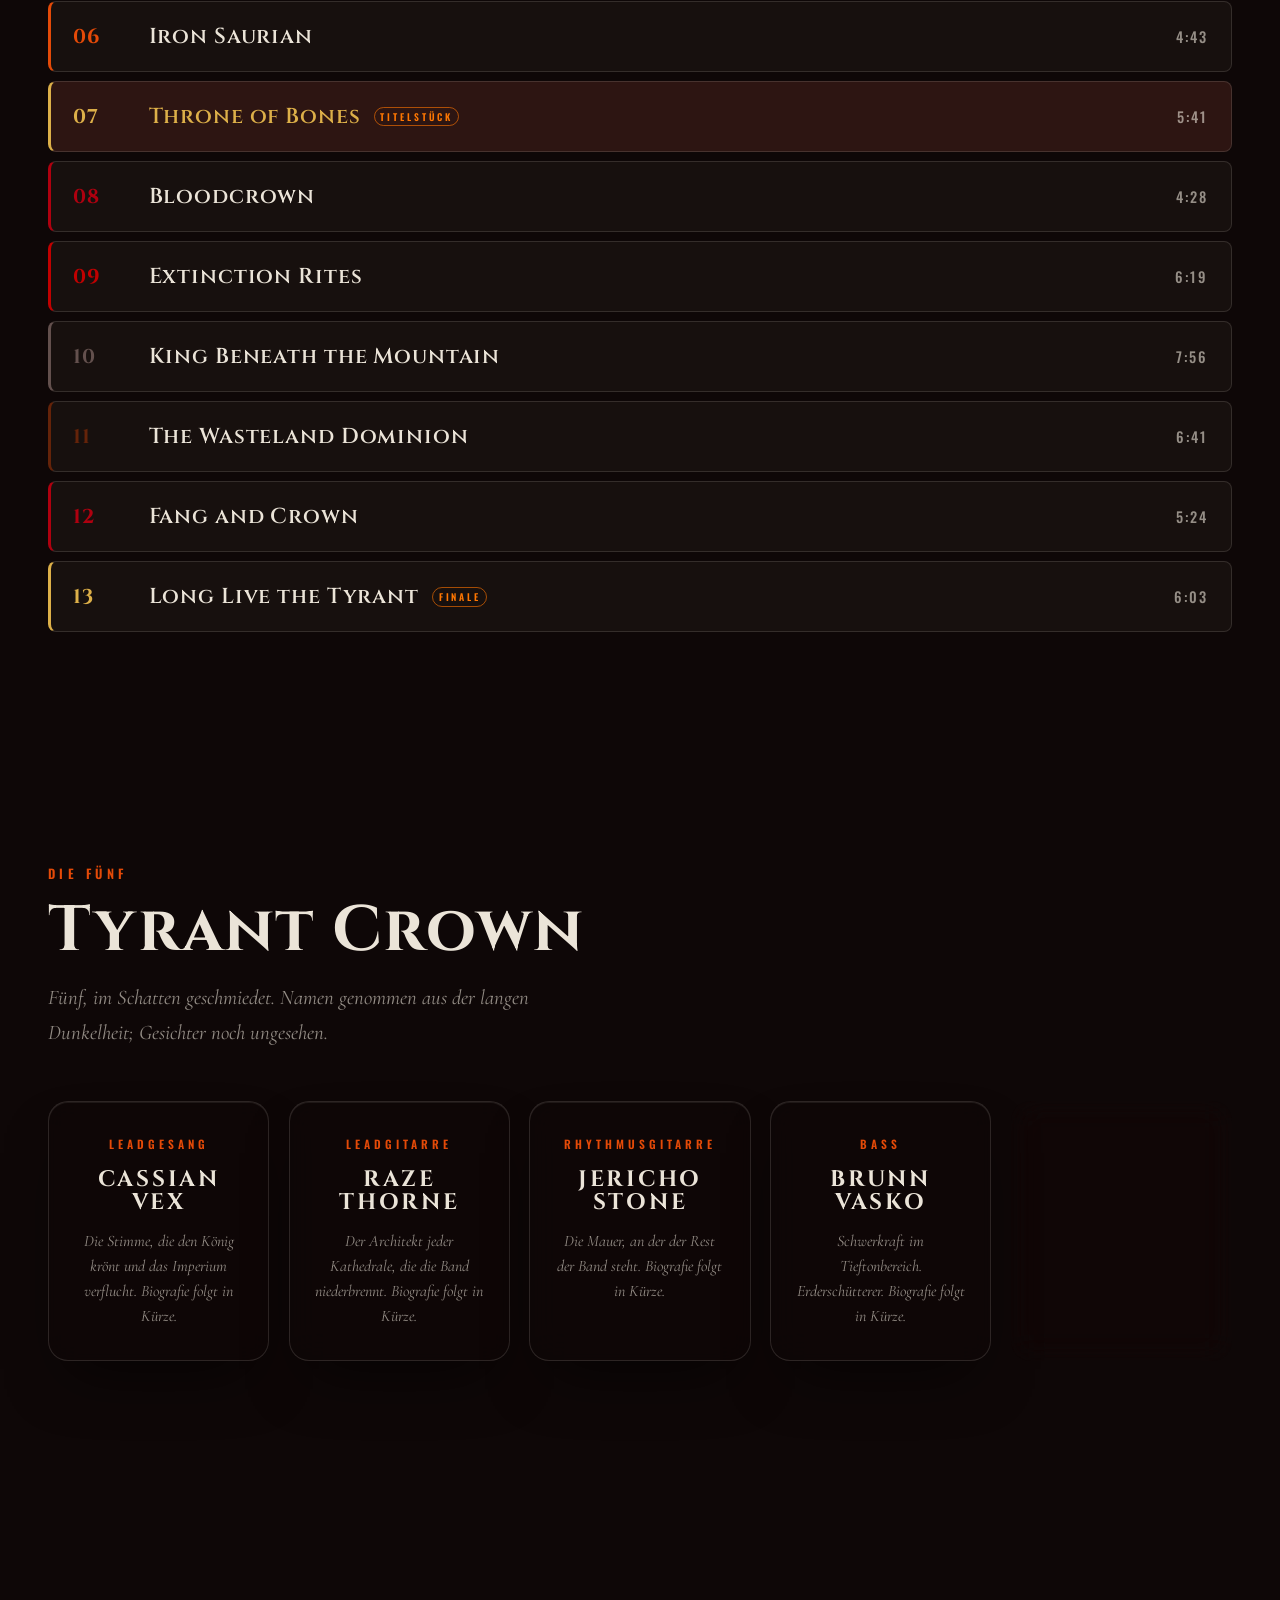
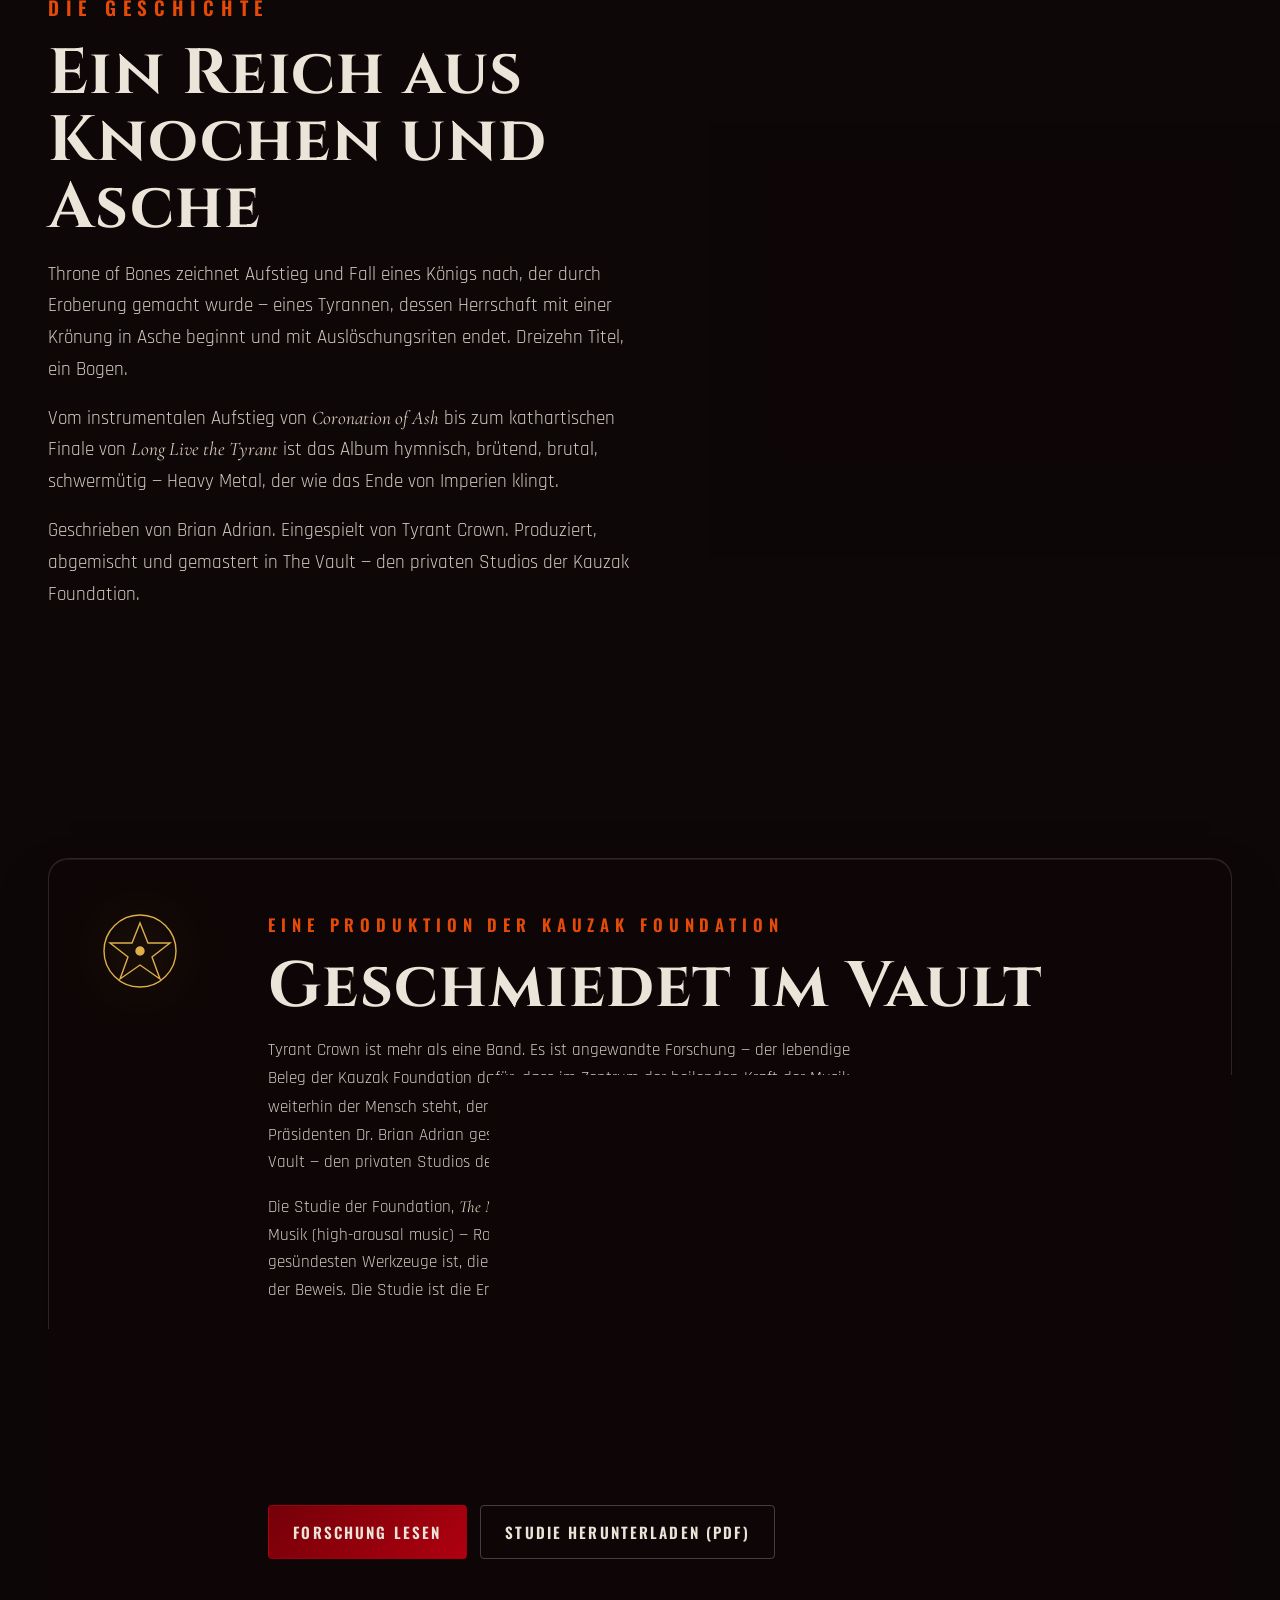
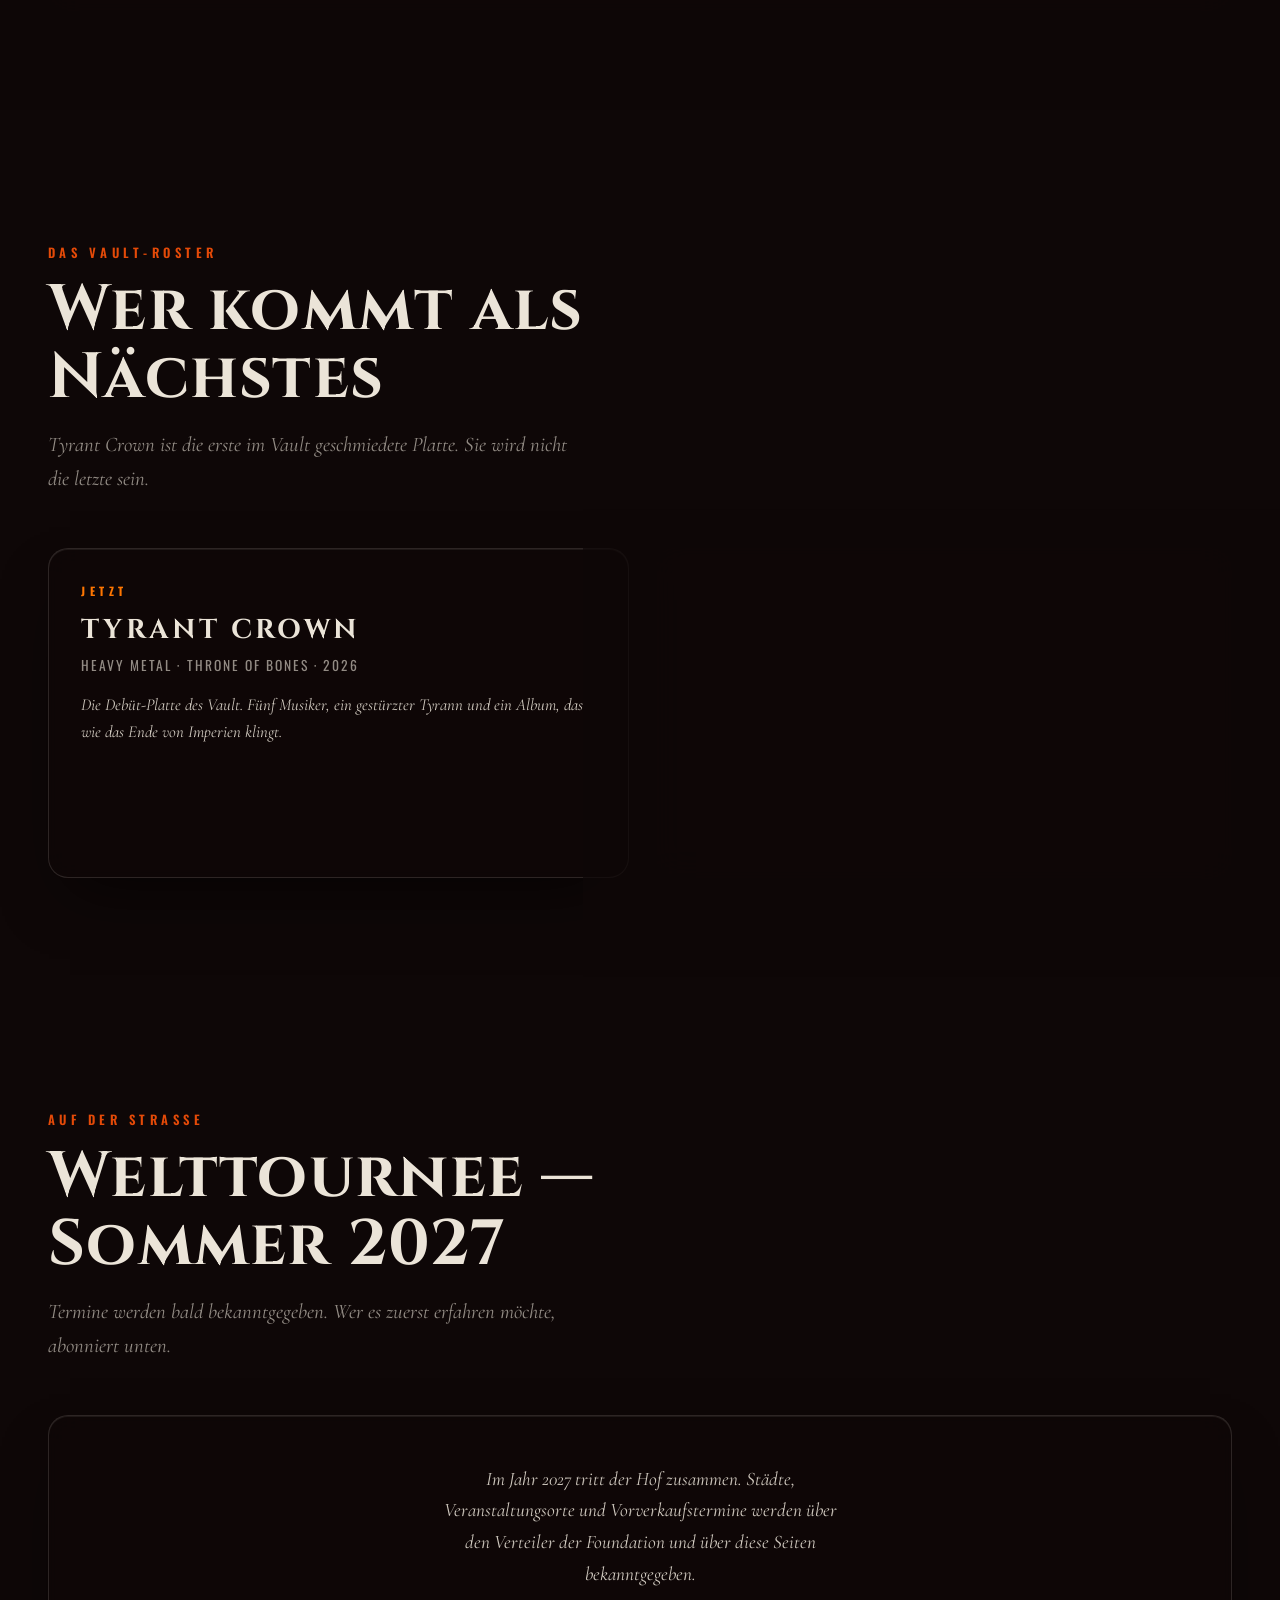
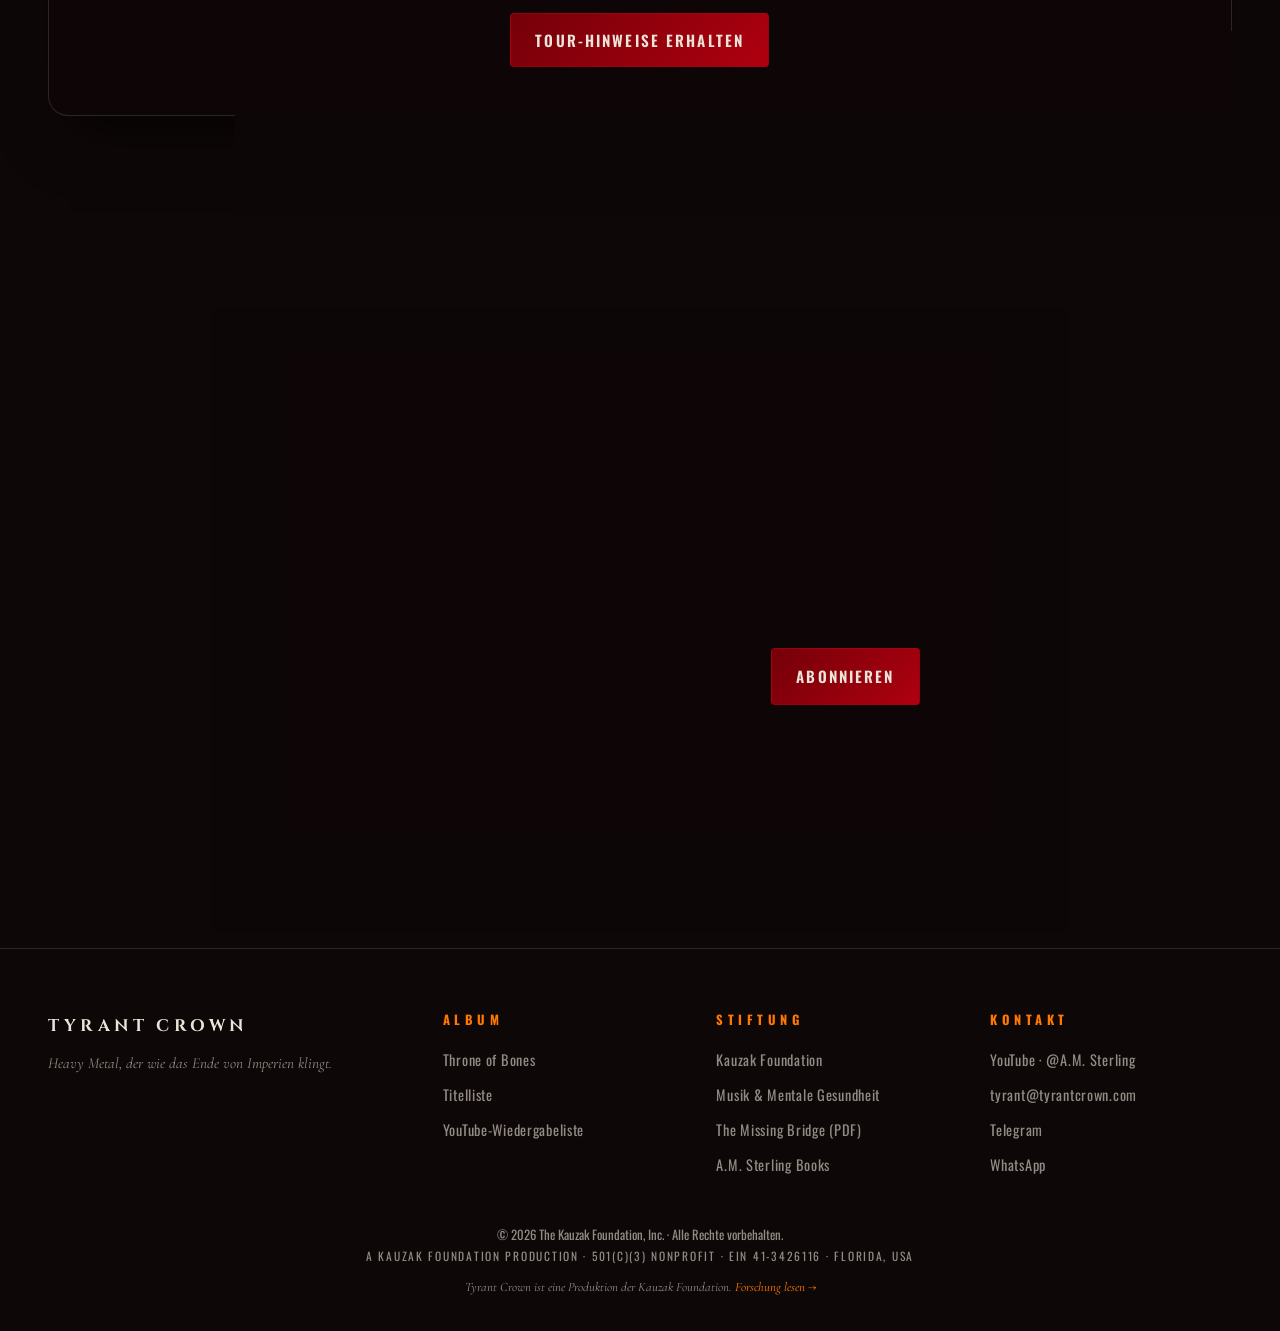
==== commit 532e0929: "Add files via upload" ====
--- a/DE/index.html
+++ b/DE/index.html
@@ -14,7 +14,11 @@
     <meta property="og:url" content="https://tyrantcrown.com/DE/">
     <meta name="twitter:card" content="summary_large_image">
 
-    <link rel="icon" type="image/png" href="../assets/images/favicon.png">
+    <link rel="icon" type="image/svg+xml" href="../assets/images/favicon.svg">
+    <link rel="icon" type="image/png" sizes="32x32" href="../assets/images/favicon.png">
+    <link rel="icon" type="image/png" sizes="16x16" href="../assets/images/favicon-16.png">
+    <link rel="apple-touch-icon" sizes="180x180" href="../assets/images/apple-touch-icon.png">
+    <link rel="icon" type="image/png" sizes="512x512" href="../assets/images/icon-512.png">
     <link rel="preload" as="image" href="../assets/images/album_cover.png">
 
     <link rel="preconnect" href="https://fonts.googleapis.com">
